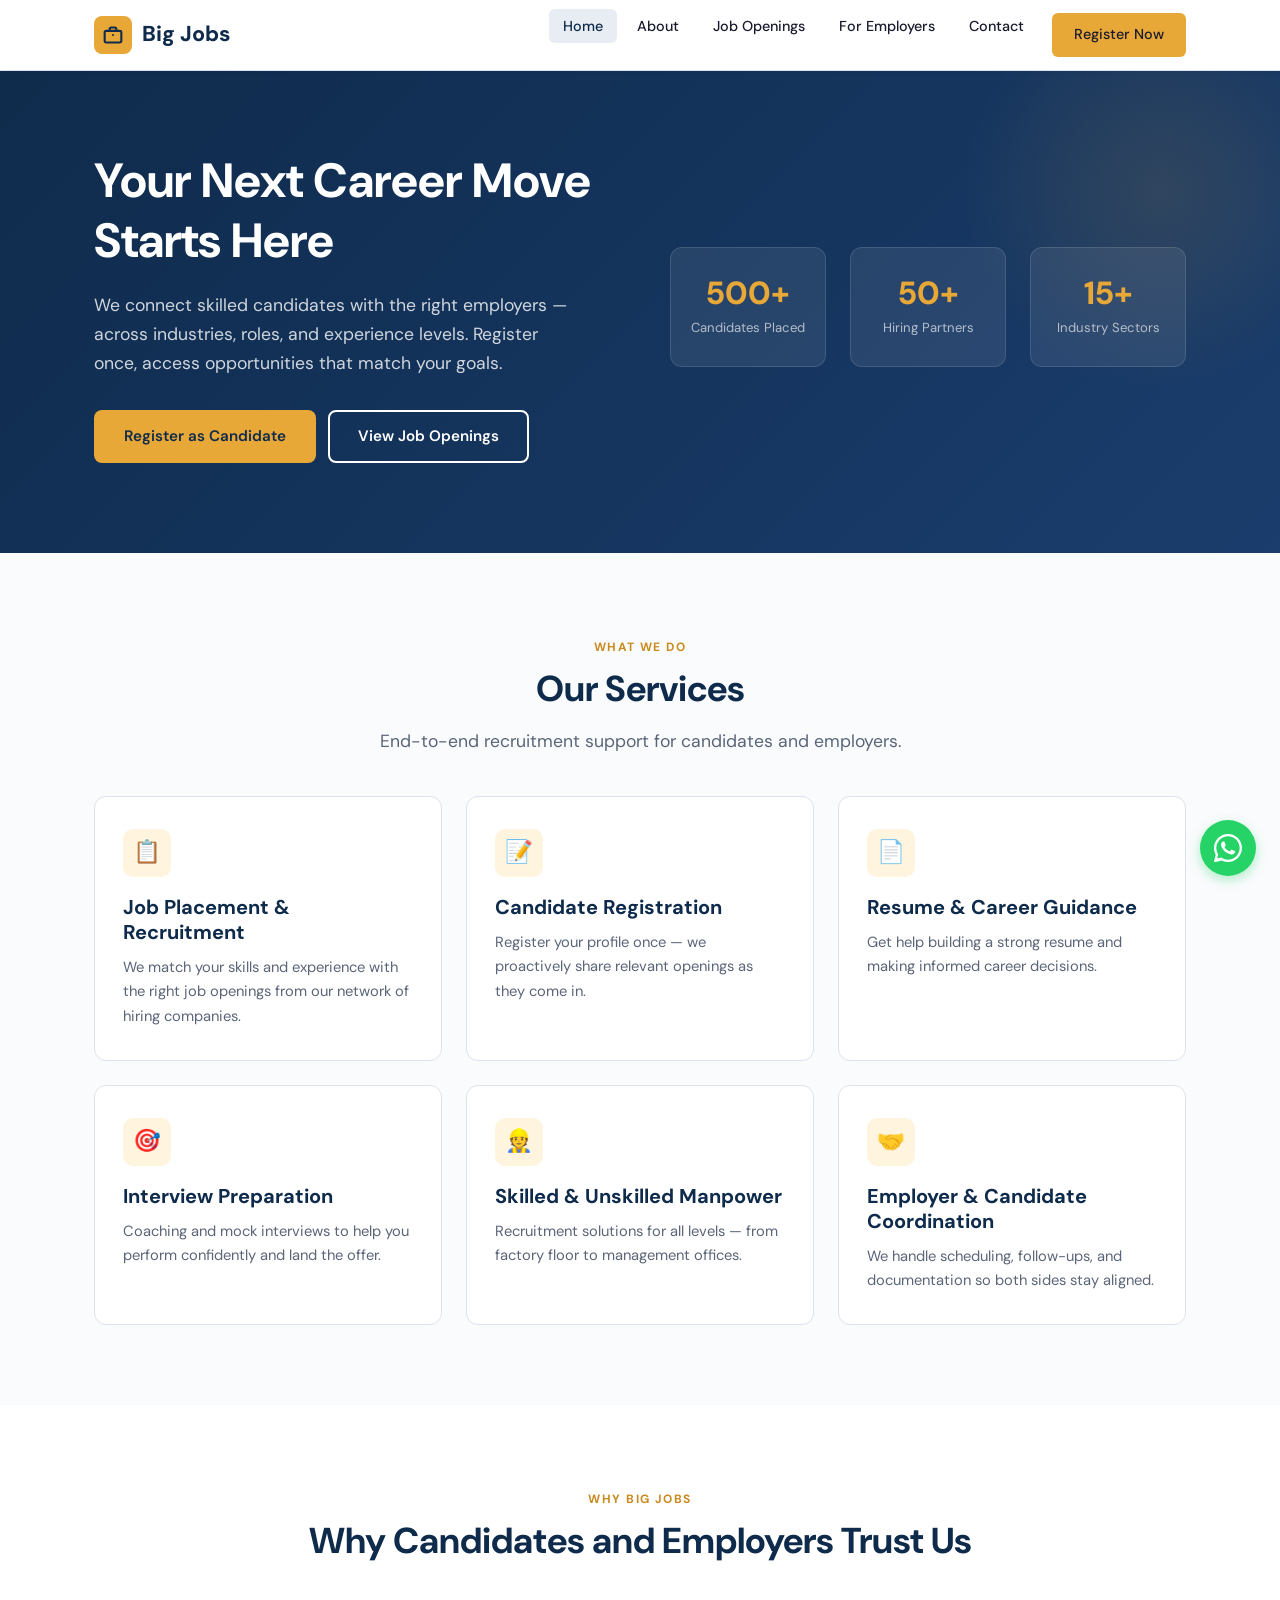
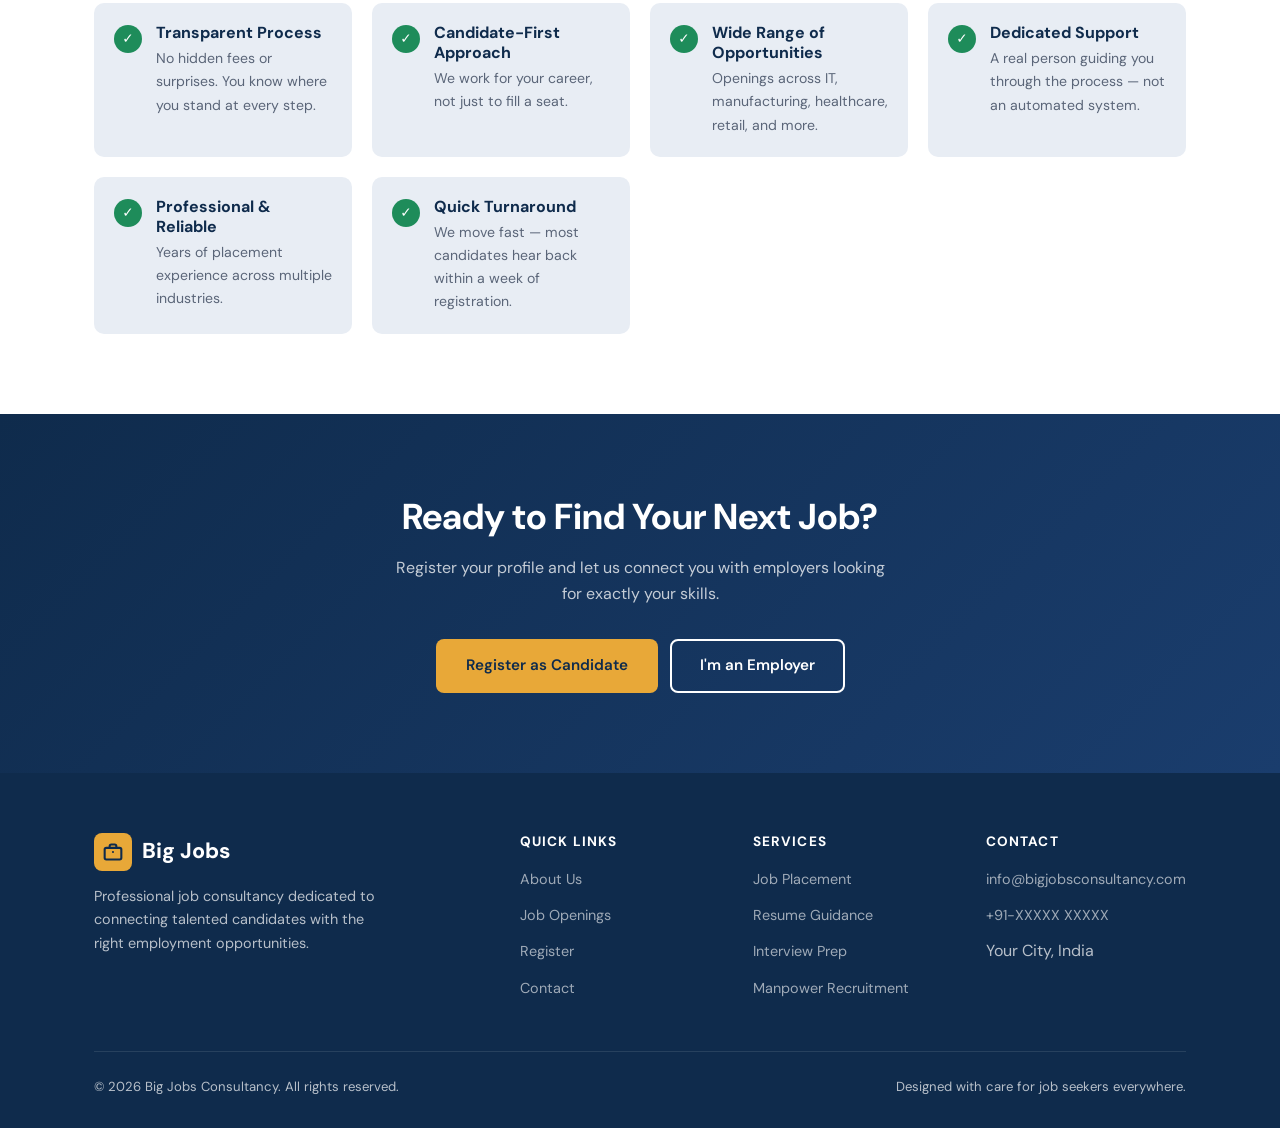
==== index.html @ 30a85522 "Add files via upload" ====
<!DOCTYPE html>
<html lang="en">
<head>
  <meta charset="UTF-8">
  <meta name="viewport" content="width=device-width, initial-scale=1.0">
  <title>Big Jobs Consultancy — Connecting Talent with Opportunity</title>
  <meta name="description" content="Professional job consultancy providing recruitment, placement, and career guidance services across India. Register today to find your next opportunity.">
  <link rel="preconnect" href="https://fonts.googleapis.com">
  <link href="https://fonts.googleapis.com/css2?family=DM+Sans:ital,opsz,wght@0,9..40,400;0,9..40,500;0,9..40,600;0,9..40,700;0,9..40,800;1,9..40,400&display=swap" rel="stylesheet">
  <link rel="stylesheet" href="css/style.css">
</head>
<body>

<!-- ===== Header ===== -->
<header class="site-header">
  <div class="container nav-wrap">
    <a href="index.html" class="logo">
      <span class="logo-icon"><svg width="20" height="20" viewBox="0 0 24 24" fill="none" stroke="currentColor" stroke-width="2.5" stroke-linecap="round" stroke-linejoin="round"><rect x="2" y="7" width="20" height="14" rx="2"/><path d="M16 7V5a2 2 0 0 0-2-2h-4a2 2 0 0 0-2 2v2"/><line x1="12" y1="12" x2="12" y2="12.01"/></svg></span>
      Big Jobs
    </a>
    <button class="nav-toggle" aria-label="Menu" onclick="document.querySelector('.nav-links').classList.toggle('open')">
      <span></span><span></span><span></span>
    </button>
    <ul class="nav-links">
      <li><a href="index.html" class="active">Home</a></li>
      <li><a href="pages/about.html">About</a></li>
      <li><a href="pages/jobs.html">Job Openings</a></li>
      <li><a href="pages/employers.html">For Employers</a></li>
      <li><a href="pages/contact.html">Contact</a></li>
      <li class="nav-cta"><a href="pages/register.html" class="btn btn-primary" style="padding:8px 20px;">Register Now</a></li>
    </ul>
  </div>
</header>

<!-- ===== Hero ===== -->
<section class="hero">
  <div class="container hero-grid">
    <div>
      <h1>Your Next Career Move Starts Here</h1>
      <p>We connect skilled candidates with the right employers — across industries, roles, and experience levels. Register once, access opportunities that match your goals.</p>
      <div class="hero-actions">
        <a href="pages/register.html" class="btn btn-primary">Register as Candidate</a>
        <a href="pages/jobs.html" class="btn btn-outline">View Job Openings</a>
      </div>
    </div>
    <div class="hero-stats">
      <div class="stat-card">
        <span class="num">500+</span>
        <span class="label">Candidates Placed</span>
      </div>
      <div class="stat-card">
        <span class="num">50+</span>
        <span class="label">Hiring Partners</span>
      </div>
      <div class="stat-card">
        <span class="num">15+</span>
        <span class="label">Industry Sectors</span>
      </div>
    </div>
  </div>
</section>

<!-- ===== Services ===== -->
<section class="section">
  <div class="container">
    <div class="text-center">
      <span class="section-label">What We Do</span>
      <h2 class="section-title">Our Services</h2>
      <p class="section-subtitle mx-auto">End-to-end recruitment support for candidates and employers.</p>
    </div>
    <div class="services-grid">
      <div class="service-card">
        <div class="service-icon">📋</div>
        <h3>Job Placement &amp; Recruitment</h3>
        <p>We match your skills and experience with the right job openings from our network of hiring companies.</p>
      </div>
      <div class="service-card">
        <div class="service-icon">📝</div>
        <h3>Candidate Registration</h3>
        <p>Register your profile once — we proactively share relevant openings as they come in.</p>
      </div>
      <div class="service-card">
        <div class="service-icon">📄</div>
        <h3>Resume &amp; Career Guidance</h3>
        <p>Get help building a strong resume and making informed career decisions.</p>
      </div>
      <div class="service-card">
        <div class="service-icon">🎯</div>
        <h3>Interview Preparation</h3>
        <p>Coaching and mock interviews to help you perform confidently and land the offer.</p>
      </div>
      <div class="service-card">
        <div class="service-icon">👷</div>
        <h3>Skilled &amp; Unskilled Manpower</h3>
        <p>Recruitment solutions for all levels — from factory floor to management offices.</p>
      </div>
      <div class="service-card">
        <div class="service-icon">🤝</div>
        <h3>Employer &amp; Candidate Coordination</h3>
        <p>We handle scheduling, follow-ups, and documentation so both sides stay aligned.</p>
      </div>
    </div>
  </div>
</section>

<!-- ===== Why Choose Us ===== -->
<section class="section section-alt">
  <div class="container">
    <div class="text-center">
      <span class="section-label">Why Big Jobs</span>
      <h2 class="section-title">Why Candidates and Employers Trust Us</h2>
    </div>
    <div class="reasons-grid">
      <div class="reason-item">
        <span class="reason-check">✓</span>
        <div>
          <h4>Transparent Process</h4>
          <p>No hidden fees or surprises. You know where you stand at every step.</p>
        </div>
      </div>
      <div class="reason-item">
        <span class="reason-check">✓</span>
        <div>
          <h4>Candidate-First Approach</h4>
          <p>We work for your career, not just to fill a seat.</p>
        </div>
      </div>
      <div class="reason-item">
        <span class="reason-check">✓</span>
        <div>
          <h4>Wide Range of Opportunities</h4>
          <p>Openings across IT, manufacturing, healthcare, retail, and more.</p>
        </div>
      </div>
      <div class="reason-item">
        <span class="reason-check">✓</span>
        <div>
          <h4>Dedicated Support</h4>
          <p>A real person guiding you through the process — not an automated system.</p>
        </div>
      </div>
      <div class="reason-item">
        <span class="reason-check">✓</span>
        <div>
          <h4>Professional &amp; Reliable</h4>
          <p>Years of placement experience across multiple industries.</p>
        </div>
      </div>
      <div class="reason-item">
        <span class="reason-check">✓</span>
        <div>
          <h4>Quick Turnaround</h4>
          <p>We move fast — most candidates hear back within a week of registration.</p>
        </div>
      </div>
    </div>
  </div>
</section>

<!-- ===== CTA ===== -->
<section class="section" style="background: linear-gradient(135deg, var(--navy) 0%, var(--navy-mid) 100%); color: white; text-align: center;">
  <div class="container">
    <h2 style="color: white; margin-bottom: 16px;">Ready to Find Your Next Job?</h2>
    <p style="color: rgba(255,255,255,0.75); max-width: 500px; margin: 0 auto 32px;">Register your profile and let us connect you with employers looking for exactly your skills.</p>
    <div style="display:flex; gap:12px; justify-content:center; flex-wrap:wrap;">
      <a href="pages/register.html" class="btn btn-primary">Register as Candidate</a>
      <a href="pages/employers.html" class="btn btn-outline">I'm an Employer</a>
    </div>
  </div>
</section>

<!-- ===== Footer ===== -->
<footer class="site-footer">
  <div class="container">
    <div class="footer-grid">
      <div class="footer-brand">
        <a href="index.html" class="logo">
          <span class="logo-icon"><svg width="20" height="20" viewBox="0 0 24 24" fill="none" stroke="currentColor" stroke-width="2.5" stroke-linecap="round" stroke-linejoin="round"><rect x="2" y="7" width="20" height="14" rx="2"/><path d="M16 7V5a2 2 0 0 0-2-2h-4a2 2 0 0 0-2 2v2"/><line x1="12" y1="12" x2="12" y2="12.01"/></svg></span>
          Big Jobs
        </a>
        <p>Professional job consultancy dedicated to connecting talented candidates with the right employment opportunities.</p>
      </div>
      <div class="footer-col">
        <h4>Quick Links</h4>
        <ul>
          <li><a href="pages/about.html">About Us</a></li>
          <li><a href="pages/jobs.html">Job Openings</a></li>
          <li><a href="pages/register.html">Register</a></li>
          <li><a href="pages/contact.html">Contact</a></li>
        </ul>
      </div>
      <div class="footer-col">
        <h4>Services</h4>
        <ul>
          <li><a href="#">Job Placement</a></li>
          <li><a href="#">Resume Guidance</a></li>
          <li><a href="#">Interview Prep</a></li>
          <li><a href="#">Manpower Recruitment</a></li>
        </ul>
      </div>
      <div class="footer-col">
        <h4>Contact</h4>
        <ul>
          <li><a href="mailto:info@bigjobsconsultancy.com">info@bigjobsconsultancy.com</a></li>
          <li><a href="tel:+91XXXXXXXXXX">+91-XXXXX XXXXX</a></li>
          <li>Your City, India</li>
        </ul>
      </div>
    </div>
    <div class="footer-bottom">
      <span>&copy; 2026 Big Jobs Consultancy. All rights reserved.</span>
      <span>Designed with care for job seekers everywhere.</span>
    </div>
  </div>
</footer>

<!-- WhatsApp Float -->
<a href="https://wa.me/91XXXXXXXXXX?text=Hi%2C%20I%20found%20your%20website%20and%20would%20like%20to%20know%20more%20about%20job%20opportunities." class="whatsapp-float" target="_blank" rel="noopener" aria-label="Chat on WhatsApp">
  <svg viewBox="0 0 24 24"><path d="M17.472 14.382c-.297-.149-1.758-.867-2.03-.967-.273-.099-.471-.148-.67.15-.197.297-.767.966-.94 1.164-.173.199-.347.223-.644.075-.297-.15-1.255-.463-2.39-1.475-.883-.788-1.48-1.761-1.653-2.059-.173-.297-.018-.458.13-.606.134-.133.298-.347.446-.52.149-.174.198-.298.298-.497.099-.198.05-.371-.025-.52-.075-.149-.669-1.612-.916-2.207-.242-.579-.487-.5-.669-.51-.173-.008-.371-.01-.57-.01-.198 0-.52.074-.792.372-.272.297-1.04 1.016-1.04 2.479 0 1.462 1.065 2.875 1.213 3.074.149.198 2.096 3.2 5.077 4.487.709.306 1.262.489 1.694.625.712.227 1.36.195 1.871.118.571-.085 1.758-.719 2.006-1.413.248-.694.248-1.289.173-1.413-.074-.124-.272-.198-.57-.347z"/><path d="M12 0C5.373 0 0 5.373 0 12c0 2.088.534 4.052 1.475 5.765L.058 23.611a.5.5 0 00.609.609l5.846-1.417A11.94 11.94 0 0012 24c6.627 0 12-5.373 12-12S18.627 0 12 0zm0 22a9.94 9.94 0 01-5.39-1.584l-.386-.233-3.466.84.84-3.466-.233-.386A9.94 9.94 0 012 12C2 6.477 6.477 2 12 2s10 4.477 10 10-4.477 10-10 10z"/></svg>
</a>

</body>
</html>
---- css/style.css ----
/* ===== Big Jobs Consultancy — Global Styles ===== */

/* --- Reset & Base --- */
*, *::before, *::after { box-sizing: border-box; margin: 0; padding: 0; }

:root {
  --navy:      #0F2B4C;
  --navy-mid:  #1A3D6D;
  --navy-light:#E8EDF4;
  --amber:     #E8A838;
  --amber-dark:#C98B1E;
  --amber-light:#FFF4DE;
  --text:      #1A1A2E;
  --text-muted:#5A6578;
  --bg:        #FAFBFD;
  --white:     #FFFFFF;
  --green:     #1E8C5A;
  --red:       #D14343;
  --border:    #DDE3ED;
  --radius:    8px;
  --shadow-sm: 0 1px 3px rgba(15,43,76,0.08);
  --shadow-md: 0 4px 16px rgba(15,43,76,0.10);
  --shadow-lg: 0 8px 32px rgba(15,43,76,0.12);
  --max-w:     1140px;
  --font:      'DM Sans', system-ui, -apple-system, sans-serif;
}

html { scroll-behavior: smooth; }

body {
  font-family: var(--font);
  color: var(--text);
  background: var(--bg);
  line-height: 1.65;
  font-size: 16px;
  -webkit-font-smoothing: antialiased;
}

a { color: var(--navy-mid); text-decoration: none; transition: color .2s; }
a:hover { color: var(--amber-dark); }

img { max-width: 100%; display: block; }

.container { max-width: var(--max-w); margin: 0 auto; padding: 0 24px; }

/* --- Typography --- */
h1, h2, h3, h4 { font-weight: 700; line-height: 1.25; color: var(--navy); }
h1 { font-size: clamp(2rem, 5vw, 3rem); }
h2 { font-size: clamp(1.5rem, 3.5vw, 2.25rem); }
h3 { font-size: 1.25rem; }
p  { margin-bottom: 1rem; }

.section-label {
  display: inline-block;
  font-size: .75rem;
  font-weight: 700;
  letter-spacing: .12em;
  text-transform: uppercase;
  color: var(--amber-dark);
  margin-bottom: 8px;
}

.section-title { margin-bottom: 16px; }
.section-subtitle { color: var(--text-muted); font-size: 1.1rem; max-width: 600px; }

/* --- Buttons --- */
.btn {
  display: inline-flex; align-items: center; gap: 8px;
  padding: 12px 28px;
  border-radius: var(--radius);
  font-family: var(--font);
  font-size: .95rem;
  font-weight: 600;
  cursor: pointer;
  border: 2px solid transparent;
  transition: all .2s ease;
}

.btn-primary {
  background: var(--amber);
  color: var(--navy);
}
.btn-primary:hover { background: var(--amber-dark); color: var(--white); }

.btn-outline {
  background: transparent;
  border-color: var(--white);
  color: var(--white);
}
.btn-outline:hover { background: var(--white); color: var(--navy); }

.btn-navy {
  background: var(--navy);
  color: var(--white);
}
.btn-navy:hover { background: var(--navy-mid); }

/* --- Header / Nav --- */
.site-header {
  position: sticky; top: 0; z-index: 100;
  background: var(--white);
  border-bottom: 1px solid var(--border);
  box-shadow: var(--shadow-sm);
}

.nav-wrap {
  display: flex; align-items: center; justify-content: space-between;
  height: 70px;
}

.logo {
  display: flex; align-items: center; gap: 10px;
  font-size: 1.35rem; font-weight: 800; color: var(--navy);
}

.logo-icon {
  width: 38px; height: 38px;
  background: var(--amber);
  border-radius: 8px;
  display: flex; align-items: center; justify-content: center;
  font-weight: 900; font-size: 1.1rem; color: var(--navy);
}

.nav-links { display: flex; gap: 6px; list-style: none; }
.nav-links a {
  padding: 8px 14px;
  border-radius: 6px;
  font-size: .9rem;
  font-weight: 500;
  color: var(--text);
  transition: background .2s, color .2s;
}
.nav-links a:hover,
.nav-links a.active {
  background: var(--navy-light);
  color: var(--navy);
}

.nav-cta { margin-left: 8px; }

/* Mobile nav */
.nav-toggle {
  display: none;
  background: none; border: none; cursor: pointer;
  width: 32px; height: 32px; position: relative;
}
.nav-toggle span {
  display: block; width: 24px; height: 2px;
  background: var(--navy); border-radius: 2px;
  position: absolute; left: 4px;
  transition: all .25s ease;
}
.nav-toggle span:nth-child(1) { top: 8px; }
.nav-toggle span:nth-child(2) { top: 15px; }
.nav-toggle span:nth-child(3) { top: 22px; }

@media (max-width: 768px) {
  .nav-toggle { display: block; }
  .nav-links {
    display: none;
    position: absolute; top: 70px; left: 0; right: 0;
    background: var(--white);
    flex-direction: column;
    padding: 16px 24px;
    border-bottom: 1px solid var(--border);
    box-shadow: var(--shadow-md);
  }
  .nav-links.open { display: flex; }
  .nav-cta { margin-left: 0; margin-top: 8px; }
}

/* --- Hero --- */
.hero {
  background: linear-gradient(135deg, var(--navy) 0%, var(--navy-mid) 100%);
  color: var(--white);
  padding: 80px 0 90px;
  position: relative;
  overflow: hidden;
}

.hero::after {
  content: '';
  position: absolute; right: -80px; top: -80px;
  width: 400px; height: 400px;
  background: radial-gradient(circle, rgba(232,168,56,0.12) 0%, transparent 70%);
  border-radius: 50%;
}

.hero-grid {
  display: grid;
  grid-template-columns: 1fr 1fr;
  gap: 60px;
  align-items: center;
}

.hero h1 { color: var(--white); margin-bottom: 20px; }
.hero p { color: rgba(255,255,255,0.8); font-size: 1.1rem; margin-bottom: 32px; max-width: 480px; }

.hero-actions { display: flex; gap: 12px; flex-wrap: wrap; }

.hero-stats {
  display: grid;
  grid-template-columns: repeat(3, 1fr);
  gap: 24px;
}

.stat-card {
  background: rgba(255,255,255,0.08);
  border: 1px solid rgba(255,255,255,0.12);
  border-radius: 12px;
  padding: 28px 20px;
  text-align: center;
}

.stat-card .num {
  display: block;
  font-size: 2rem;
  font-weight: 800;
  color: var(--amber);
  line-height: 1.1;
}

.stat-card .label {
  display: block;
  font-size: .82rem;
  color: rgba(255,255,255,0.65);
  margin-top: 6px;
}

@media (max-width: 768px) {
  .hero { padding: 50px 0 60px; }
  .hero-grid { grid-template-columns: 1fr; gap: 40px; }
  .hero-stats { grid-template-columns: repeat(3, 1fr); gap: 12px; }
  .stat-card { padding: 18px 12px; }
  .stat-card .num { font-size: 1.5rem; }
}

/* --- Section spacing --- */
.section { padding: 80px 0; }
.section-alt { background: var(--white); }

@media (max-width: 768px) {
  .section { padding: 50px 0; }
}

/* --- Services Grid --- */
.services-grid {
  display: grid;
  grid-template-columns: repeat(auto-fit, minmax(300px, 1fr));
  gap: 24px;
  margin-top: 40px;
}

.service-card {
  background: var(--white);
  border: 1px solid var(--border);
  border-radius: 12px;
  padding: 32px 28px;
  transition: box-shadow .25s, transform .2s;
}
.service-card:hover {
  box-shadow: var(--shadow-md);
  transform: translateY(-2px);
}

.service-icon {
  width: 48px; height: 48px;
  background: var(--amber-light);
  border-radius: 10px;
  display: flex; align-items: center; justify-content: center;
  font-size: 1.4rem;
  margin-bottom: 18px;
}

.service-card h3 { margin-bottom: 10px; }
.service-card p { color: var(--text-muted); font-size: .92rem; margin-bottom: 0; }

/* --- Why Choose Us --- */
.reasons-grid {
  display: grid;
  grid-template-columns: repeat(auto-fit, minmax(240px, 1fr));
  gap: 20px;
  margin-top: 40px;
}

.reason-item {
  display: flex; gap: 14px; align-items: flex-start;
  padding: 20px;
  background: var(--navy-light);
  border-radius: 10px;
}

.reason-check {
  flex-shrink: 0;
  width: 28px; height: 28px;
  background: var(--green);
  border-radius: 50%;
  display: flex; align-items: center; justify-content: center;
  color: var(--white);
  font-size: .85rem;
  font-weight: 700;
  margin-top: 2px;
}

.reason-item h4 { font-size: 1rem; margin-bottom: 4px; }
.reason-item p { color: var(--text-muted); font-size: .88rem; margin-bottom: 0; }

/* --- Job Listings --- */
.jobs-toolbar {
  display: flex; gap: 12px; margin-bottom: 24px; flex-wrap: wrap;
}

.jobs-toolbar input,
.jobs-toolbar select {
  padding: 10px 16px;
  border: 1px solid var(--border);
  border-radius: var(--radius);
  font-family: var(--font);
  font-size: .9rem;
  background: var(--white);
  outline: none;
  transition: border-color .2s;
}
.jobs-toolbar input:focus,
.jobs-toolbar select:focus { border-color: var(--navy-mid); }

.jobs-toolbar input { flex: 1; min-width: 200px; }

.jobs-list { display: grid; gap: 16px; }

.job-card {
  background: var(--white);
  border: 1px solid var(--border);
  border-radius: 12px;
  padding: 24px 28px;
  display: grid;
  grid-template-columns: 1fr auto;
  gap: 16px;
  align-items: center;
  transition: box-shadow .2s;
}
.job-card:hover { box-shadow: var(--shadow-md); }

.job-title { font-size: 1.1rem; font-weight: 700; color: var(--navy); margin-bottom: 6px; }

.job-meta {
  display: flex; gap: 16px; flex-wrap: wrap;
  font-size: .85rem; color: var(--text-muted);
}

.job-meta span { display: inline-flex; align-items: center; gap: 5px; }

.job-tag {
  display: inline-block;
  padding: 3px 10px;
  background: var(--amber-light);
  color: var(--amber-dark);
  border-radius: 20px;
  font-size: .75rem;
  font-weight: 600;
  margin-top: 8px;
}

.jobs-empty {
  text-align: center; padding: 60px 20px;
  color: var(--text-muted);
}

.jobs-loading {
  text-align: center; padding: 60px 20px;
  color: var(--text-muted);
}

@media (max-width: 768px) {
  .job-card { grid-template-columns: 1fr; }
}

/* --- Registration Form --- */
.form-card {
  background: var(--white);
  border: 1px solid var(--border);
  border-radius: 16px;
  padding: 40px;
  max-width: 680px;
  margin: 0 auto;
  box-shadow: var(--shadow-sm);
}

.form-grid {
  display: grid;
  grid-template-columns: 1fr 1fr;
  gap: 20px;
}

.form-group { display: flex; flex-direction: column; gap: 6px; }
.form-group.full { grid-column: 1 / -1; }

.form-group label {
  font-size: .85rem;
  font-weight: 600;
  color: var(--navy);
}

.form-group input,
.form-group select,
.form-group textarea {
  padding: 11px 14px;
  border: 1px solid var(--border);
  border-radius: var(--radius);
  font-family: var(--font);
  font-size: .92rem;
  outline: none;
  transition: border-color .2s, box-shadow .2s;
  background: var(--bg);
}
.form-group input:focus,
.form-group select:focus,
.form-group textarea:focus {
  border-color: var(--navy-mid);
  box-shadow: 0 0 0 3px rgba(26,61,109,0.08);
  background: var(--white);
}

.form-group textarea { resize: vertical; min-height: 100px; }

.file-upload {
  border: 2px dashed var(--border);
  border-radius: var(--radius);
  padding: 28px;
  text-align: center;
  cursor: pointer;
  transition: border-color .2s, background .2s;
  background: var(--bg);
}
.file-upload:hover { border-color: var(--navy-mid); background: var(--white); }
.file-upload input { display: none; }
.file-upload .upload-label {
  font-size: .9rem; color: var(--text-muted);
}
.file-upload .upload-label strong { color: var(--navy-mid); }

.form-submit {
  margin-top: 24px;
  display: flex; justify-content: center;
}

.form-msg {
  text-align: center;
  margin-top: 16px;
  padding: 12px;
  border-radius: var(--radius);
  font-size: .9rem;
  display: none;
}
.form-msg.success { display: block; background: #E8F5EC; color: var(--green); }
.form-msg.error { display: block; background: #FDECEC; color: var(--red); }

@media (max-width: 768px) {
  .form-card { padding: 24px; }
  .form-grid { grid-template-columns: 1fr; }
}

/* --- Contact --- */
.contact-grid {
  display: grid;
  grid-template-columns: 1fr 1fr;
  gap: 40px;
  margin-top: 40px;
}

.contact-info { display: flex; flex-direction: column; gap: 24px; }

.contact-item {
  display: flex; gap: 14px; align-items: flex-start;
}

.contact-icon {
  width: 44px; height: 44px;
  background: var(--amber-light);
  border-radius: 10px;
  display: flex; align-items: center; justify-content: center;
  flex-shrink: 0;
  font-size: 1.1rem;
}

.contact-item h4 { font-size: .95rem; margin-bottom: 2px; }
.contact-item p { color: var(--text-muted); font-size: .9rem; margin-bottom: 0; }
.contact-item a { color: var(--navy-mid); font-weight: 500; }

@media (max-width: 768px) {
  .contact-grid { grid-template-columns: 1fr; }
}

/* --- Footer --- */
.site-footer {
  background: var(--navy);
  color: rgba(255,255,255,0.7);
  padding: 60px 0 30px;
}

.footer-grid {
  display: grid;
  grid-template-columns: 2fr 1fr 1fr 1fr;
  gap: 40px;
  margin-bottom: 40px;
}

.footer-brand .logo { color: var(--white); margin-bottom: 14px; }
.footer-brand p { font-size: .9rem; max-width: 300px; }

.footer-col h4 {
  color: var(--white);
  font-size: .85rem;
  text-transform: uppercase;
  letter-spacing: .08em;
  margin-bottom: 16px;
}

.footer-col ul { list-style: none; }
.footer-col li { margin-bottom: 10px; }
.footer-col a { color: rgba(255,255,255,0.6); font-size: .9rem; }
.footer-col a:hover { color: var(--amber); }

.footer-bottom {
  border-top: 1px solid rgba(255,255,255,0.1);
  padding-top: 24px;
  display: flex; justify-content: space-between; align-items: center;
  font-size: .82rem;
}

@media (max-width: 768px) {
  .footer-grid { grid-template-columns: 1fr 1fr; gap: 30px; }
  .footer-bottom { flex-direction: column; gap: 8px; }
}

/* --- WhatsApp Float --- */
.whatsapp-float {
  position: fixed; bottom: 24px; right: 24px;
  width: 56px; height: 56px;
  background: #25D366;
  border-radius: 50%;
  display: flex; align-items: center; justify-content: center;
  box-shadow: 0 4px 12px rgba(37,211,102,0.35);
  z-index: 90;
  transition: transform .2s;
}
.whatsapp-float:hover { transform: scale(1.08); }
.whatsapp-float svg { width: 28px; height: 28px; fill: white; }

/* --- Utilities --- */
.text-center { text-align: center; }
.mt-20 { margin-top: 20px; }
.mt-40 { margin-top: 40px; }
.mx-auto { margin-left: auto; margin-right: auto; }
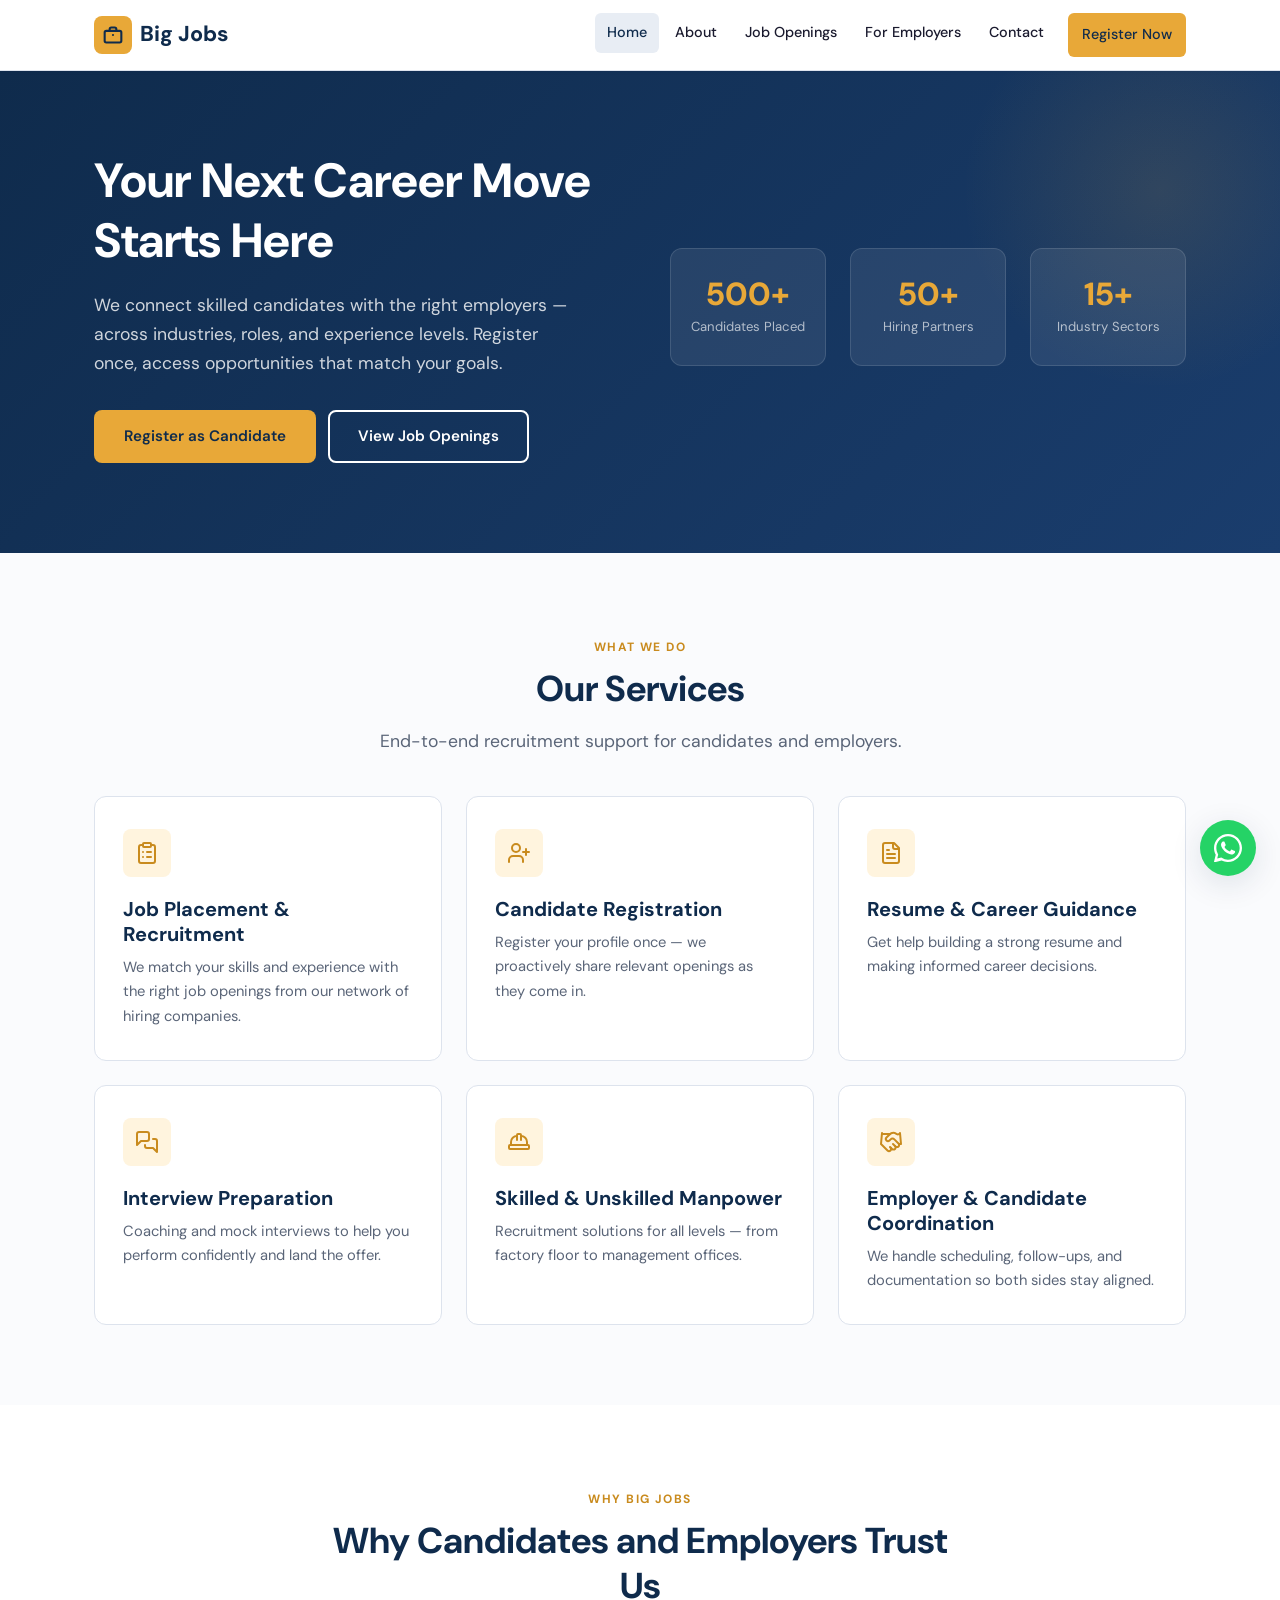
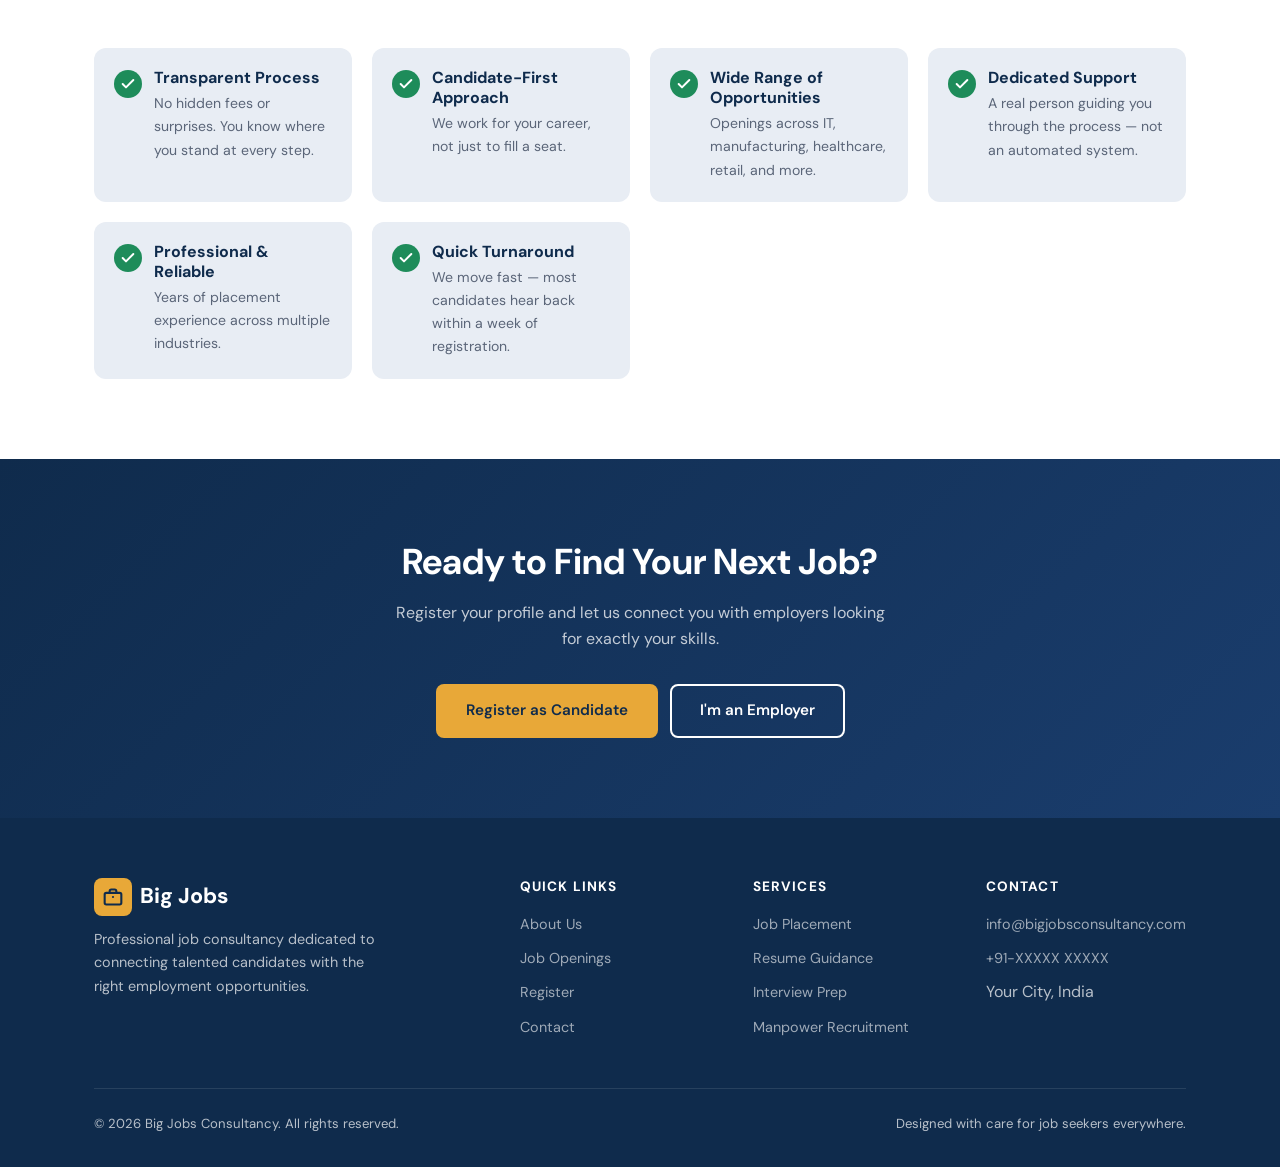
==== commit 6c3ea077: "Replace emoji icons with SVG set and tokenize the stylesheet The site read as a generic template. Tw" ====
--- a/index.html
+++ b/index.html
@@ -5,7 +5,22 @@
   <meta name="viewport" content="width=device-width, initial-scale=1.0">
   <title>Big Jobs Consultancy — Connecting Talent with Opportunity</title>
   <meta name="description" content="Professional job consultancy providing recruitment, placement, and career guidance services across India. Register today to find your next opportunity.">
+  <link rel="canonical" href="https://bigjobsconsultancy.in/">
+  <meta name="theme-color" content="#0F2B4C">
+  <link rel="icon" href="favicon.svg" type="image/svg+xml">
+
+  <meta property="og:type" content="website">
+  <meta property="og:site_name" content="Big Jobs Consultancy">
+  <meta property="og:title" content="Big Jobs Consultancy — Connecting Talent with Opportunity">
+  <meta property="og:description" content="Professional job consultancy providing recruitment, placement, and career guidance services across India. Register today to find your next opportunity.">
+  <meta property="og:url" content="https://bigjobsconsultancy.in/">
+  <meta property="og:image" content="https://bigjobsconsultancy.in/og-image.jpg">
+  <meta property="og:image:width" content="1200">
+  <meta property="og:image:height" content="630">
+  <meta name="twitter:card" content="summary_large_image">
+
   <link rel="preconnect" href="https://fonts.googleapis.com">
+  <link rel="preconnect" href="https://fonts.gstatic.com" crossorigin>
   <link href="https://fonts.googleapis.com/css2?family=DM+Sans:ital,opsz,wght@0,9..40,400;0,9..40,500;0,9..40,600;0,9..40,700;0,9..40,800;1,9..40,400&display=swap" rel="stylesheet">
   <link rel="stylesheet" href="css/style.css">
 </head>
@@ -15,7 +30,7 @@
 <header class="site-header">
   <div class="container nav-wrap">
     <a href="index.html" class="logo">
-      <span class="logo-icon"><svg width="20" height="20" viewBox="0 0 24 24" fill="none" stroke="currentColor" stroke-width="2.5" stroke-linecap="round" stroke-linejoin="round"><rect x="2" y="7" width="20" height="14" rx="2"/><path d="M16 7V5a2 2 0 0 0-2-2h-4a2 2 0 0 0-2 2v2"/><line x1="12" y1="12" x2="12" y2="12.01"/></svg></span>
+      <span class="logo-icon"><svg class="icon" viewBox="0 0 24 24" aria-hidden="true"><rect x="2" y="7" width="20" height="14" rx="2"/><path d="M16 7V5a2 2 0 0 0-2-2h-4a2 2 0 0 0-2 2v2"/><path d="M12 12h.01"/></svg></span>
       Big Jobs
     </a>
     <button class="nav-toggle" aria-label="Menu" onclick="document.querySelector('.nav-links').classList.toggle('open')">
@@ -27,7 +42,7 @@
       <li><a href="pages/jobs.html">Job Openings</a></li>
       <li><a href="pages/employers.html">For Employers</a></li>
       <li><a href="pages/contact.html">Contact</a></li>
-      <li class="nav-cta"><a href="pages/register.html" class="btn btn-primary" style="padding:8px 20px;">Register Now</a></li>
+      <li class="nav-cta"><a href="pages/register.html" class="btn btn-primary btn-sm">Register Now</a></li>
     </ul>
   </div>
 </header>
@@ -38,7 +53,7 @@
     <div>
       <h1>Your Next Career Move Starts Here</h1>
       <p>We connect skilled candidates with the right employers — across industries, roles, and experience levels. Register once, access opportunities that match your goals.</p>
-      <div class="hero-actions">
+      <div class="btn-group">
         <a href="pages/register.html" class="btn btn-primary">Register as Candidate</a>
         <a href="pages/jobs.html" class="btn btn-outline">View Job Openings</a>
       </div>
@@ -63,39 +78,51 @@
 <!-- ===== Services ===== -->
 <section class="section">
   <div class="container">
-    <div class="text-center">
+    <div class="section-head">
       <span class="section-label">What We Do</span>
       <h2 class="section-title">Our Services</h2>
-      <p class="section-subtitle mx-auto">End-to-end recruitment support for candidates and employers.</p>
+      <p class="section-subtitle">End-to-end recruitment support for candidates and employers.</p>
     </div>
     <div class="services-grid">
       <div class="service-card">
-        <div class="service-icon">📋</div>
+        <div class="service-icon">
+          <svg class="icon icon-lg" viewBox="0 0 24 24" aria-hidden="true"><rect x="8" y="2" width="8" height="4" rx="1"/><path d="M16 4h2a2 2 0 0 1 2 2v14a2 2 0 0 1-2 2H6a2 2 0 0 1-2-2V6a2 2 0 0 1 2-2h2"/><path d="M12 11h4"/><path d="M12 16h4"/><path d="M8 11h.01"/><path d="M8 16h.01"/></svg>
+        </div>
         <h3>Job Placement &amp; Recruitment</h3>
         <p>We match your skills and experience with the right job openings from our network of hiring companies.</p>
       </div>
       <div class="service-card">
-        <div class="service-icon">📝</div>
+        <div class="service-icon">
+          <svg class="icon icon-lg" viewBox="0 0 24 24" aria-hidden="true"><path d="M16 21v-2a4 4 0 0 0-4-4H6a4 4 0 0 0-4 4v2"/><circle cx="9" cy="7" r="4"/><path d="M19 8v6"/><path d="M22 11h-6"/></svg>
+        </div>
         <h3>Candidate Registration</h3>
         <p>Register your profile once — we proactively share relevant openings as they come in.</p>
       </div>
       <div class="service-card">
-        <div class="service-icon">📄</div>
+        <div class="service-icon">
+          <svg class="icon icon-lg" viewBox="0 0 24 24" aria-hidden="true"><path d="M15 2H6a2 2 0 0 0-2 2v16a2 2 0 0 0 2 2h12a2 2 0 0 0 2-2V7Z"/><path d="M14 2v4a2 2 0 0 0 2 2h4"/><path d="M16 13H8"/><path d="M16 17H8"/><path d="M10 9H8"/></svg>
+        </div>
         <h3>Resume &amp; Career Guidance</h3>
         <p>Get help building a strong resume and making informed career decisions.</p>
       </div>
       <div class="service-card">
-        <div class="service-icon">🎯</div>
+        <div class="service-icon">
+          <svg class="icon icon-lg" viewBox="0 0 24 24" aria-hidden="true"><path d="M14 9a2 2 0 0 1-2 2H6l-4 4V4a2 2 0 0 1 2-2h8a2 2 0 0 1 2 2z"/><path d="M18 9h2a2 2 0 0 1 2 2v11l-4-4h-6a2 2 0 0 1-2-2v-1"/></svg>
+        </div>
         <h3>Interview Preparation</h3>
         <p>Coaching and mock interviews to help you perform confidently and land the offer.</p>
       </div>
       <div class="service-card">
-        <div class="service-icon">👷</div>
+        <div class="service-icon">
+          <svg class="icon icon-lg" viewBox="0 0 24 24" aria-hidden="true"><path d="M2 18a1 1 0 0 0 1 1h18a1 1 0 0 0 1-1v-2a1 1 0 0 0-1-1H3a1 1 0 0 0-1 1z"/><path d="M10 10V5a1 1 0 0 1 1-1h2a1 1 0 0 1 1 1v5"/><path d="M4 15v-3a6 6 0 0 1 6-6"/><path d="M14 6a6 6 0 0 1 6 6v3"/></svg>
+        </div>
         <h3>Skilled &amp; Unskilled Manpower</h3>
         <p>Recruitment solutions for all levels — from factory floor to management offices.</p>
       </div>
       <div class="service-card">
-        <div class="service-icon">🤝</div>
+        <div class="service-icon">
+          <svg class="icon icon-lg" viewBox="0 0 24 24" aria-hidden="true"><path d="m11 17 2 2a1 1 0 1 0 3-3"/><path d="m14 14 2.5 2.5a1 1 0 1 0 3-3l-3.88-3.88a3 3 0 0 0-4.24 0l-.88.88a1 1 0 1 1-3-3l2.81-2.81a5.79 5.79 0 0 1 7.06-.87l.47.28a2 2 0 0 0 1.42.25L21 4"/><path d="m21 3 1 11h-2"/><path d="M3 3 2 14l6.5 6.5a1 1 0 1 0 3-3"/><path d="M3 4h8"/></svg>
+        </div>
         <h3>Employer &amp; Candidate Coordination</h3>
         <p>We handle scheduling, follow-ups, and documentation so both sides stay aligned.</p>
       </div>
@@ -106,48 +133,48 @@
 <!-- ===== Why Choose Us ===== -->
 <section class="section section-alt">
   <div class="container">
-    <div class="text-center">
+    <div class="section-head">
       <span class="section-label">Why Big Jobs</span>
       <h2 class="section-title">Why Candidates and Employers Trust Us</h2>
     </div>
     <div class="reasons-grid">
       <div class="reason-item">
-        <span class="reason-check">✓</span>
+        <span class="reason-check"><svg class="icon" viewBox="0 0 24 24" aria-hidden="true"><path d="M20 6 9 17l-5-5"/></svg></span>
         <div>
           <h4>Transparent Process</h4>
           <p>No hidden fees or surprises. You know where you stand at every step.</p>
         </div>
       </div>
       <div class="reason-item">
-        <span class="reason-check">✓</span>
+        <span class="reason-check"><svg class="icon" viewBox="0 0 24 24" aria-hidden="true"><path d="M20 6 9 17l-5-5"/></svg></span>
         <div>
           <h4>Candidate-First Approach</h4>
           <p>We work for your career, not just to fill a seat.</p>
         </div>
       </div>
       <div class="reason-item">
-        <span class="reason-check">✓</span>
+        <span class="reason-check"><svg class="icon" viewBox="0 0 24 24" aria-hidden="true"><path d="M20 6 9 17l-5-5"/></svg></span>
         <div>
           <h4>Wide Range of Opportunities</h4>
           <p>Openings across IT, manufacturing, healthcare, retail, and more.</p>
         </div>
       </div>
       <div class="reason-item">
-        <span class="reason-check">✓</span>
+        <span class="reason-check"><svg class="icon" viewBox="0 0 24 24" aria-hidden="true"><path d="M20 6 9 17l-5-5"/></svg></span>
         <div>
           <h4>Dedicated Support</h4>
           <p>A real person guiding you through the process — not an automated system.</p>
         </div>
       </div>
       <div class="reason-item">
-        <span class="reason-check">✓</span>
+        <span class="reason-check"><svg class="icon" viewBox="0 0 24 24" aria-hidden="true"><path d="M20 6 9 17l-5-5"/></svg></span>
         <div>
           <h4>Professional &amp; Reliable</h4>
           <p>Years of placement experience across multiple industries.</p>
         </div>
       </div>
       <div class="reason-item">
-        <span class="reason-check">✓</span>
+        <span class="reason-check"><svg class="icon" viewBox="0 0 24 24" aria-hidden="true"><path d="M20 6 9 17l-5-5"/></svg></span>
         <div>
           <h4>Quick Turnaround</h4>
           <p>We move fast — most candidates hear back within a week of registration.</p>
@@ -158,11 +185,11 @@
 </section>
 
 <!-- ===== CTA ===== -->
-<section class="section" style="background: linear-gradient(135deg, var(--navy) 0%, var(--navy-mid) 100%); color: white; text-align: center;">
-  <div class="container">
-    <h2 style="color: white; margin-bottom: 16px;">Ready to Find Your Next Job?</h2>
-    <p style="color: rgba(255,255,255,0.75); max-width: 500px; margin: 0 auto 32px;">Register your profile and let us connect you with employers looking for exactly your skills.</p>
-    <div style="display:flex; gap:12px; justify-content:center; flex-wrap:wrap;">
+<section class="section cta-band">
+  <div class="container">
+    <h2>Ready to Find Your Next Job?</h2>
+    <p>Register your profile and let us connect you with employers looking for exactly your skills.</p>
+    <div class="btn-group btn-group--center">
       <a href="pages/register.html" class="btn btn-primary">Register as Candidate</a>
       <a href="pages/employers.html" class="btn btn-outline">I'm an Employer</a>
     </div>
@@ -175,7 +202,7 @@
     <div class="footer-grid">
       <div class="footer-brand">
         <a href="index.html" class="logo">
-          <span class="logo-icon"><svg width="20" height="20" viewBox="0 0 24 24" fill="none" stroke="currentColor" stroke-width="2.5" stroke-linecap="round" stroke-linejoin="round"><rect x="2" y="7" width="20" height="14" rx="2"/><path d="M16 7V5a2 2 0 0 0-2-2h-4a2 2 0 0 0-2 2v2"/><line x1="12" y1="12" x2="12" y2="12.01"/></svg></span>
+          <span class="logo-icon"><svg class="icon" viewBox="0 0 24 24" aria-hidden="true"><rect x="2" y="7" width="20" height="14" rx="2"/><path d="M16 7V5a2 2 0 0 0-2-2h-4a2 2 0 0 0-2 2v2"/><path d="M12 12h.01"/></svg></span>
           Big Jobs
         </a>
         <p>Professional job consultancy dedicated to connecting talented candidates with the right employment opportunities.</p>
@@ -192,10 +219,10 @@
       <div class="footer-col">
         <h4>Services</h4>
         <ul>
-          <li><a href="#">Job Placement</a></li>
-          <li><a href="#">Resume Guidance</a></li>
-          <li><a href="#">Interview Prep</a></li>
-          <li><a href="#">Manpower Recruitment</a></li>
+          <li><a href="pages/jobs.html">Job Placement</a></li>
+          <li><a href="pages/about.html">Resume Guidance</a></li>
+          <li><a href="pages/about.html">Interview Prep</a></li>
+          <li><a href="pages/employers.html">Manpower Recruitment</a></li>
         </ul>
       </div>
       <div class="footer-col">
@@ -216,7 +243,7 @@
 
 <!-- WhatsApp Float -->
 <a href="https://wa.me/91XXXXXXXXXX?text=Hi%2C%20I%20found%20your%20website%20and%20would%20like%20to%20know%20more%20about%20job%20opportunities." class="whatsapp-float" target="_blank" rel="noopener" aria-label="Chat on WhatsApp">
-  <svg viewBox="0 0 24 24"><path d="M17.472 14.382c-.297-.149-1.758-.867-2.03-.967-.273-.099-.471-.148-.67.15-.197.297-.767.966-.94 1.164-.173.199-.347.223-.644.075-.297-.15-1.255-.463-2.39-1.475-.883-.788-1.48-1.761-1.653-2.059-.173-.297-.018-.458.13-.606.134-.133.298-.347.446-.52.149-.174.198-.298.298-.497.099-.198.05-.371-.025-.52-.075-.149-.669-1.612-.916-2.207-.242-.579-.487-.5-.669-.51-.173-.008-.371-.01-.57-.01-.198 0-.52.074-.792.372-.272.297-1.04 1.016-1.04 2.479 0 1.462 1.065 2.875 1.213 3.074.149.198 2.096 3.2 5.077 4.487.709.306 1.262.489 1.694.625.712.227 1.36.195 1.871.118.571-.085 1.758-.719 2.006-1.413.248-.694.248-1.289.173-1.413-.074-.124-.272-.198-.57-.347z"/><path d="M12 0C5.373 0 0 5.373 0 12c0 2.088.534 4.052 1.475 5.765L.058 23.611a.5.5 0 00.609.609l5.846-1.417A11.94 11.94 0 0012 24c6.627 0 12-5.373 12-12S18.627 0 12 0zm0 22a9.94 9.94 0 01-5.39-1.584l-.386-.233-3.466.84.84-3.466-.233-.386A9.94 9.94 0 012 12C2 6.477 6.477 2 12 2s10 4.477 10 10-4.477 10-10 10z"/></svg>
+  <svg viewBox="0 0 24 24" aria-hidden="true"><path d="M17.472 14.382c-.297-.149-1.758-.867-2.03-.967-.273-.099-.471-.148-.67.15-.197.297-.767.966-.94 1.164-.173.199-.347.223-.644.075-.297-.15-1.255-.463-2.39-1.475-.883-.788-1.48-1.761-1.653-2.059-.173-.297-.018-.458.13-.606.134-.133.298-.347.446-.52.149-.174.198-.298.298-.497.099-.198.05-.371-.025-.52-.075-.149-.669-1.612-.916-2.207-.242-.579-.487-.5-.669-.51-.173-.008-.371-.01-.57-.01-.198 0-.52.074-.792.372-.272.297-1.04 1.016-1.04 2.479 0 1.462 1.065 2.875 1.213 3.074.149.198 2.096 3.2 5.077 4.487.709.306 1.262.489 1.694.625.712.227 1.36.195 1.871.118.571-.085 1.758-.719 2.006-1.413.248-.694.248-1.289.173-1.413-.074-.124-.272-.198-.57-.347z"/><path d="M12 0C5.373 0 0 5.373 0 12c0 2.088.534 4.052 1.475 5.765L.058 23.611a.5.5 0 00.609.609l5.846-1.417A11.94 11.94 0 0012 24c6.627 0 12-5.373 12-12S18.627 0 12 0zm0 22a9.94 9.94 0 01-5.39-1.584l-.386-.233-3.466.84.84-3.466-.233-.386A9.94 9.94 0 012 12C2 6.477 6.477 2 12 2s10 4.477 10 10-4.477 10-10 10z"/></svg>
 </a>
 
 </body>
--- a/css/style.css
+++ b/css/style.css
@@ -4,6 +4,7 @@
 *, *::before, *::after { box-sizing: border-box; margin: 0; padding: 0; }
 
 :root {
+  /* Color */
   --navy:      #0F2B4C;
   --navy-mid:  #1A3D6D;
   --navy-light:#E8EDF4;
@@ -17,12 +18,43 @@
   --green:     #1E8C5A;
   --red:       #D14343;
   --border:    #DDE3ED;
-  --radius:    8px;
+
+  --gradient-navy: linear-gradient(135deg, var(--navy) 0%, var(--navy-mid) 100%);
+
+  /* Spacing scale — 4px base */
+  --space-1:  4px;
+  --space-2:  8px;
+  --space-3:  12px;
+  --space-4:  16px;
+  --space-5:  20px;
+  --space-6:  24px;
+  --space-7:  28px;
+  --space-8:  32px;
+  --space-10: 40px;
+  --space-12: 48px;
+  --space-15: 60px;
+  --space-16: 64px;
+  --space-20: 80px;
+
+  /* Radii */
+  --radius-sm:   6px;
+  --radius-md:   8px;
+  --radius-lg:   12px;
+  --radius-xl:   16px;
+  --radius-full: 999px;
+
+  /* Elevation */
   --shadow-sm: 0 1px 3px rgba(15,43,76,0.08);
   --shadow-md: 0 4px 16px rgba(15,43,76,0.10);
   --shadow-lg: 0 8px 32px rgba(15,43,76,0.12);
-  --max-w:     1140px;
-  --font:      'DM Sans', system-ui, -apple-system, sans-serif;
+
+  /* Layout */
+  --max-w:        1140px;
+  --max-w-narrow: 800px;
+  --max-w-mid:    900px;
+  --max-w-prose:  640px;
+
+  --font: 'DM Sans', system-ui, -apple-system, sans-serif;
 }
 
 html { scroll-behavior: smooth; }
@@ -41,14 +73,28 @@
 
 img { max-width: 100%; display: block; }
 
-.container { max-width: var(--max-w); margin: 0 auto; padding: 0 24px; }
+.container { max-width: var(--max-w); margin: 0 auto; padding: 0 var(--space-6); }
+.container--narrow { max-width: var(--max-w-narrow); }
+
+/* --- Icons --- */
+.icon {
+  display: block;
+  width: 20px; height: 20px;
+  flex-shrink: 0;
+  fill: none;
+  stroke: currentColor;
+  stroke-width: 2;
+  stroke-linecap: round;
+  stroke-linejoin: round;
+}
+.icon-lg { width: 24px; height: 24px; }
 
 /* --- Typography --- */
 h1, h2, h3, h4 { font-weight: 700; line-height: 1.25; color: var(--navy); }
 h1 { font-size: clamp(2rem, 5vw, 3rem); }
 h2 { font-size: clamp(1.5rem, 3.5vw, 2.25rem); }
 h3 { font-size: 1.25rem; }
-p  { margin-bottom: 1rem; }
+p  { margin-bottom: var(--space-4); }
 
 .section-label {
   display: inline-block;
@@ -57,23 +103,32 @@
   letter-spacing: .12em;
   text-transform: uppercase;
   color: var(--amber-dark);
-  margin-bottom: 8px;
-}
-
-.section-title { margin-bottom: 16px; }
-.section-subtitle { color: var(--text-muted); font-size: 1.1rem; max-width: 600px; }
+  margin-bottom: var(--space-2);
+}
+
+.section-title { margin-bottom: var(--space-4); }
+.section-subtitle { color: var(--text-muted); font-size: 1.1rem; max-width: var(--max-w-prose); }
+
+/* Centered section heading block */
+.section-head {
+  text-align: center;
+  max-width: var(--max-w-prose);
+  margin: 0 auto var(--space-10);
+}
+.section-head :last-child { margin-bottom: 0; }
 
 /* --- Buttons --- */
 .btn {
-  display: inline-flex; align-items: center; gap: 8px;
-  padding: 12px 28px;
-  border-radius: var(--radius);
+  display: inline-flex; align-items: center; gap: var(--space-2);
+  padding: var(--space-3) var(--space-7);
+  border-radius: var(--radius-md);
   font-family: var(--font);
   font-size: .95rem;
   font-weight: 600;
   cursor: pointer;
   border: 2px solid transparent;
-  transition: all .2s ease;
+  white-space: nowrap;
+  transition: background-color .2s ease, color .2s ease, border-color .2s ease;
 }
 
 .btn-primary {
@@ -93,7 +148,15 @@
   background: var(--navy);
   color: var(--white);
 }
-.btn-navy:hover { background: var(--navy-mid); }
+.btn-navy:hover { background: var(--navy-mid); color: var(--white); }
+
+/* Size / shape modifiers */
+.btn-sm { padding: var(--space-2) var(--space-5); }
+.btn-wide { min-width: 200px; justify-content: center; }
+
+/* Button groups */
+.btn-group { display: flex; gap: var(--space-3); flex-wrap: wrap; }
+.btn-group--center { justify-content: center; }
 
 /* --- Header / Nav --- */
 .site-header {
@@ -109,22 +172,25 @@
 }
 
 .logo {
-  display: flex; align-items: center; gap: 10px;
+  display: flex; align-items: center; gap: var(--space-2);
   font-size: 1.35rem; font-weight: 800; color: var(--navy);
 }
 
 .logo-icon {
   width: 38px; height: 38px;
   background: var(--amber);
-  border-radius: 8px;
+  border-radius: var(--radius-md);
   display: flex; align-items: center; justify-content: center;
-  font-weight: 900; font-size: 1.1rem; color: var(--navy);
-}
-
-.nav-links { display: flex; gap: 6px; list-style: none; }
+  color: var(--navy);
+  flex-shrink: 0;
+}
+.logo-icon .icon { stroke-width: 2.5; }
+
+.nav-links { display: flex; gap: var(--space-1); list-style: none; }
 .nav-links a {
-  padding: 8px 14px;
-  border-radius: 6px;
+  display: block;
+  padding: var(--space-2) var(--space-3);
+  border-radius: var(--radius-sm);
   font-size: .9rem;
   font-weight: 500;
   color: var(--text);
@@ -135,8 +201,13 @@
   background: var(--navy-light);
   color: var(--navy);
 }
-
-.nav-cta { margin-left: 8px; }
+/* The Register CTA keeps its button styling in both states */
+.nav-links .btn-primary,
+.nav-links .btn-primary:hover,
+.nav-links .btn-primary.active { color: var(--navy); background: var(--amber); }
+.nav-links .btn-primary:hover { background: var(--amber-dark); color: var(--white); }
+
+.nav-cta { margin-left: var(--space-2); }
 
 /* Mobile nav */
 .nav-toggle {
@@ -161,19 +232,19 @@
     position: absolute; top: 70px; left: 0; right: 0;
     background: var(--white);
     flex-direction: column;
-    padding: 16px 24px;
+    padding: var(--space-4) var(--space-6);
     border-bottom: 1px solid var(--border);
     box-shadow: var(--shadow-md);
   }
   .nav-links.open { display: flex; }
-  .nav-cta { margin-left: 0; margin-top: 8px; }
-}
-
-/* --- Hero --- */
+  .nav-cta { margin-left: 0; margin-top: var(--space-2); }
+}
+
+/* --- Hero (home) --- */
 .hero {
-  background: linear-gradient(135deg, var(--navy) 0%, var(--navy-mid) 100%);
-  color: var(--white);
-  padding: 80px 0 90px;
+  background: var(--gradient-navy);
+  color: var(--white);
+  padding: var(--space-20) 0 90px;
   position: relative;
   overflow: hidden;
 }
@@ -189,26 +260,26 @@
 .hero-grid {
   display: grid;
   grid-template-columns: 1fr 1fr;
-  gap: 60px;
+  gap: var(--space-15);
   align-items: center;
-}
-
-.hero h1 { color: var(--white); margin-bottom: 20px; }
-.hero p { color: rgba(255,255,255,0.8); font-size: 1.1rem; margin-bottom: 32px; max-width: 480px; }
-
-.hero-actions { display: flex; gap: 12px; flex-wrap: wrap; }
+  position: relative;
+  z-index: 1;
+}
+
+.hero h1 { color: var(--white); margin-bottom: var(--space-5); }
+.hero p { color: rgba(255,255,255,0.8); font-size: 1.1rem; margin-bottom: var(--space-8); max-width: 480px; }
 
 .hero-stats {
   display: grid;
   grid-template-columns: repeat(3, 1fr);
-  gap: 24px;
+  gap: var(--space-6);
 }
 
 .stat-card {
   background: rgba(255,255,255,0.08);
   border: 1px solid rgba(255,255,255,0.12);
-  border-radius: 12px;
-  padding: 28px 20px;
+  border-radius: var(--radius-lg);
+  padding: var(--space-7) var(--space-5);
   text-align: center;
 }
 
@@ -224,38 +295,68 @@
   display: block;
   font-size: .82rem;
   color: rgba(255,255,255,0.65);
-  margin-top: 6px;
+  margin-top: var(--space-1);
 }
 
 @media (max-width: 768px) {
-  .hero { padding: 50px 0 60px; }
-  .hero-grid { grid-template-columns: 1fr; gap: 40px; }
-  .hero-stats { grid-template-columns: repeat(3, 1fr); gap: 12px; }
-  .stat-card { padding: 18px 12px; }
+  .hero { padding: var(--space-12) 0 var(--space-15); }
+  .hero-grid { grid-template-columns: 1fr; gap: var(--space-10); }
+  .hero-stats { grid-template-columns: repeat(3, 1fr); gap: var(--space-3); }
+  .stat-card { padding: var(--space-4) var(--space-3); }
   .stat-card .num { font-size: 1.5rem; }
 }
 
+/* --- Page hero (interior page header) --- */
+.page-hero {
+  background: var(--gradient-navy);
+  color: var(--white);
+  padding: var(--space-15) 0;
+  text-align: center;
+}
+.page-hero h1 { color: var(--white); }
+.page-hero .section-label { color: var(--amber); }
+.page-hero .lead {
+  color: rgba(255,255,255,0.75);
+  max-width: 540px;
+  margin: var(--space-3) auto 0;
+}
+
+/* --- CTA band --- */
+.cta-band {
+  background: var(--gradient-navy);
+  color: var(--white);
+  text-align: center;
+}
+.cta-band h2 { color: var(--white); margin-bottom: var(--space-4); }
+.cta-band p {
+  color: rgba(255,255,255,0.75);
+  max-width: 500px;
+  margin: 0 auto var(--space-8);
+}
+
 /* --- Section spacing --- */
-.section { padding: 80px 0; }
+.section { padding: var(--space-20) 0; }
 .section-alt { background: var(--white); }
+.section-center { text-align: center; }
+.section-center p { color: var(--text-muted); max-width: 480px; margin: var(--space-2) auto var(--space-7); }
 
 @media (max-width: 768px) {
-  .section { padding: 50px 0; }
+  .section { padding: var(--space-12) 0; }
+  .page-hero { padding: var(--space-10) 0; }
 }
 
 /* --- Services Grid --- */
 .services-grid {
   display: grid;
   grid-template-columns: repeat(auto-fit, minmax(300px, 1fr));
-  gap: 24px;
-  margin-top: 40px;
+  gap: var(--space-6);
 }
 
 .service-card {
   background: var(--white);
   border: 1px solid var(--border);
-  border-radius: 12px;
-  padding: 32px 28px;
+  border-radius: var(--radius-lg);
+  padding: var(--space-8) var(--space-7);
   transition: box-shadow .25s, transform .2s;
 }
 .service-card:hover {
@@ -266,28 +367,47 @@
 .service-icon {
   width: 48px; height: 48px;
   background: var(--amber-light);
-  border-radius: 10px;
+  color: var(--amber-dark);
+  border-radius: var(--radius-md);
   display: flex; align-items: center; justify-content: center;
-  font-size: 1.4rem;
-  margin-bottom: 18px;
-}
-
-.service-card h3 { margin-bottom: 10px; }
+  margin-bottom: var(--space-5);
+}
+
+.service-card h3 { margin-bottom: var(--space-2); }
 .service-card p { color: var(--text-muted); font-size: .92rem; margin-bottom: 0; }
+
+/* --- Steps ("How it works") --- */
+.steps-grid {
+  display: grid;
+  grid-template-columns: repeat(auto-fit, minmax(240px, 1fr));
+  gap: var(--space-6);
+  max-width: var(--max-w-mid);
+  margin: 0 auto;
+}
+
+.step-card { text-align: center; }
+.step-card .service-icon {
+  background: var(--navy);
+  color: var(--white);
+  font-weight: 800;
+  font-size: 1.1rem;
+  margin-left: auto;
+  margin-right: auto;
+}
 
 /* --- Why Choose Us --- */
 .reasons-grid {
   display: grid;
   grid-template-columns: repeat(auto-fit, minmax(240px, 1fr));
-  gap: 20px;
-  margin-top: 40px;
-}
+  gap: var(--space-5);
+}
+.reasons-grid--narrow { max-width: var(--max-w-mid); margin: 0 auto; }
 
 .reason-item {
-  display: flex; gap: 14px; align-items: flex-start;
-  padding: 20px;
+  display: flex; gap: var(--space-3); align-items: flex-start;
+  padding: var(--space-5);
   background: var(--navy-light);
-  border-radius: 10px;
+  border-radius: var(--radius-lg);
 }
 
 .reason-check {
@@ -297,24 +417,23 @@
   border-radius: 50%;
   display: flex; align-items: center; justify-content: center;
   color: var(--white);
-  font-size: .85rem;
-  font-weight: 700;
   margin-top: 2px;
 }
-
-.reason-item h4 { font-size: 1rem; margin-bottom: 4px; }
+.reason-check .icon { width: 16px; height: 16px; stroke-width: 3; }
+
+.reason-item h4 { font-size: 1rem; margin-bottom: var(--space-1); }
 .reason-item p { color: var(--text-muted); font-size: .88rem; margin-bottom: 0; }
 
 /* --- Job Listings --- */
 .jobs-toolbar {
-  display: flex; gap: 12px; margin-bottom: 24px; flex-wrap: wrap;
+  display: flex; gap: var(--space-3); margin-bottom: var(--space-6); flex-wrap: wrap;
 }
 
 .jobs-toolbar input,
 .jobs-toolbar select {
-  padding: 10px 16px;
+  padding: var(--space-2) var(--space-4);
   border: 1px solid var(--border);
-  border-radius: var(--radius);
+  border-radius: var(--radius-md);
   font-family: var(--font);
   font-size: .9rem;
   background: var(--white);
@@ -326,48 +445,45 @@
 
 .jobs-toolbar input { flex: 1; min-width: 200px; }
 
-.jobs-list { display: grid; gap: 16px; }
+.jobs-list { display: grid; gap: var(--space-4); }
 
 .job-card {
   background: var(--white);
   border: 1px solid var(--border);
-  border-radius: 12px;
-  padding: 24px 28px;
+  border-radius: var(--radius-lg);
+  padding: var(--space-6) var(--space-7);
   display: grid;
   grid-template-columns: 1fr auto;
-  gap: 16px;
+  gap: var(--space-4);
   align-items: center;
   transition: box-shadow .2s;
 }
 .job-card:hover { box-shadow: var(--shadow-md); }
 
-.job-title { font-size: 1.1rem; font-weight: 700; color: var(--navy); margin-bottom: 6px; }
+.job-title { font-size: 1.1rem; font-weight: 700; color: var(--navy); margin-bottom: var(--space-1); }
 
 .job-meta {
-  display: flex; gap: 16px; flex-wrap: wrap;
+  display: flex; gap: var(--space-5); flex-wrap: wrap;
   font-size: .85rem; color: var(--text-muted);
 }
 
-.job-meta span { display: inline-flex; align-items: center; gap: 5px; }
+.job-meta span { display: inline-flex; align-items: center; gap: var(--space-2); }
+.job-meta .icon { width: 15px; height: 15px; }
 
 .job-tag {
   display: inline-block;
-  padding: 3px 10px;
+  padding: 3px var(--space-2);
   background: var(--amber-light);
   color: var(--amber-dark);
-  border-radius: 20px;
+  border-radius: var(--radius-full);
   font-size: .75rem;
   font-weight: 600;
-  margin-top: 8px;
-}
-
-.jobs-empty {
-  text-align: center; padding: 60px 20px;
-  color: var(--text-muted);
-}
-
+  margin-top: var(--space-2);
+}
+
+.jobs-empty,
 .jobs-loading {
-  text-align: center; padding: 60px 20px;
+  text-align: center; padding: var(--space-15) var(--space-5);
   color: var(--text-muted);
 }
 
@@ -375,24 +491,26 @@
   .job-card { grid-template-columns: 1fr; }
 }
 
-/* --- Registration Form --- */
+/* --- Forms --- */
 .form-card {
   background: var(--white);
   border: 1px solid var(--border);
-  border-radius: 16px;
-  padding: 40px;
+  border-radius: var(--radius-xl);
+  padding: var(--space-10);
   max-width: 680px;
   margin: 0 auto;
   box-shadow: var(--shadow-sm);
 }
+.form-card--fluid { max-width: none; }
+.form-card > h3 { margin-bottom: var(--space-5); }
 
 .form-grid {
   display: grid;
   grid-template-columns: 1fr 1fr;
-  gap: 20px;
-}
-
-.form-group { display: flex; flex-direction: column; gap: 6px; }
+  gap: var(--space-5);
+}
+
+.form-group { display: flex; flex-direction: column; gap: var(--space-1); }
 .form-group.full { grid-column: 1 / -1; }
 
 .form-group label {
@@ -404,9 +522,9 @@
 .form-group input,
 .form-group select,
 .form-group textarea {
-  padding: 11px 14px;
+  padding: 11px var(--space-3);
   border: 1px solid var(--border);
-  border-radius: var(--radius);
+  border-radius: var(--radius-md);
   font-family: var(--font);
   font-size: .92rem;
   outline: none;
@@ -423,10 +541,13 @@
 
 .form-group textarea { resize: vertical; min-height: 100px; }
 
+/* Spam honeypot — must stay fully hidden from users and assistive tech */
+.honeypot { display: none !important; }
+
 .file-upload {
   border: 2px dashed var(--border);
-  border-radius: var(--radius);
-  padding: 28px;
+  border-radius: var(--radius-md);
+  padding: var(--space-7);
   text-align: center;
   cursor: pointer;
   transition: border-color .2s, background .2s;
@@ -435,28 +556,35 @@
 .file-upload:hover { border-color: var(--navy-mid); background: var(--white); }
 .file-upload input { display: none; }
 .file-upload .upload-label {
+  display: inline-flex; align-items: center; justify-content: center;
+  flex-wrap: wrap; gap: var(--space-2);
   font-size: .9rem; color: var(--text-muted);
 }
 .file-upload .upload-label strong { color: var(--navy-mid); }
+.file-upload .upload-label .icon { color: var(--navy-mid); }
+.file-upload .upload-hint { flex-basis: 100%; font-size: .8rem; }
 
 .form-submit {
-  margin-top: 24px;
+  margin-top: var(--space-6);
   display: flex; justify-content: center;
 }
 
 .form-msg {
+  align-items: center;
+  justify-content: center;
+  gap: var(--space-2);
   text-align: center;
-  margin-top: 16px;
-  padding: 12px;
-  border-radius: var(--radius);
+  margin-top: var(--space-4);
+  padding: var(--space-3);
+  border-radius: var(--radius-md);
   font-size: .9rem;
   display: none;
 }
-.form-msg.success { display: block; background: #E8F5EC; color: var(--green); }
-.form-msg.error { display: block; background: #FDECEC; color: var(--red); }
+.form-msg.success { display: flex; background: #E8F5EC; color: var(--green); }
+.form-msg.error { display: flex; background: #FDECEC; color: var(--red); }
 
 @media (max-width: 768px) {
-  .form-card { padding: 24px; }
+  .form-card { padding: var(--space-6); }
   .form-grid { grid-template-columns: 1fr; }
 }
 
@@ -464,28 +592,30 @@
 .contact-grid {
   display: grid;
   grid-template-columns: 1fr 1fr;
-  gap: 40px;
-  margin-top: 40px;
-}
-
-.contact-info { display: flex; flex-direction: column; gap: 24px; }
+  gap: var(--space-10);
+}
+
+.contact-info { display: flex; flex-direction: column; gap: var(--space-6); }
 
 .contact-item {
-  display: flex; gap: 14px; align-items: flex-start;
+  display: flex; gap: var(--space-3); align-items: flex-start;
 }
 
 .contact-icon {
   width: 44px; height: 44px;
   background: var(--amber-light);
-  border-radius: 10px;
+  color: var(--amber-dark);
+  border-radius: var(--radius-md);
   display: flex; align-items: center; justify-content: center;
   flex-shrink: 0;
-  font-size: 1.1rem;
 }
 
 .contact-item h4 { font-size: .95rem; margin-bottom: 2px; }
 .contact-item p { color: var(--text-muted); font-size: .9rem; margin-bottom: 0; }
 .contact-item a { color: var(--navy-mid); font-weight: 500; }
+
+.map-section { padding: 0; line-height: 0; }
+.map-embed { display: block; width: 100%; height: 350px; border: 0; }
 
 @media (max-width: 768px) {
   .contact-grid { grid-template-columns: 1fr; }
@@ -495,17 +625,17 @@
 .site-footer {
   background: var(--navy);
   color: rgba(255,255,255,0.7);
-  padding: 60px 0 30px;
+  padding: var(--space-15) 0 var(--space-8);
 }
 
 .footer-grid {
   display: grid;
   grid-template-columns: 2fr 1fr 1fr 1fr;
-  gap: 40px;
-  margin-bottom: 40px;
-}
-
-.footer-brand .logo { color: var(--white); margin-bottom: 14px; }
+  gap: var(--space-10);
+  margin-bottom: var(--space-10);
+}
+
+.footer-brand .logo { color: var(--white); margin-bottom: var(--space-3); }
 .footer-brand p { font-size: .9rem; max-width: 300px; }
 
 .footer-col h4 {
@@ -513,42 +643,44 @@
   font-size: .85rem;
   text-transform: uppercase;
   letter-spacing: .08em;
-  margin-bottom: 16px;
+  margin-bottom: var(--space-4);
 }
 
 .footer-col ul { list-style: none; }
-.footer-col li { margin-bottom: 10px; }
+.footer-col li { margin-bottom: var(--space-2); }
 .footer-col a { color: rgba(255,255,255,0.6); font-size: .9rem; }
 .footer-col a:hover { color: var(--amber); }
 
 .footer-bottom {
   border-top: 1px solid rgba(255,255,255,0.1);
-  padding-top: 24px;
+  padding-top: var(--space-6);
   display: flex; justify-content: space-between; align-items: center;
   font-size: .82rem;
 }
 
 @media (max-width: 768px) {
-  .footer-grid { grid-template-columns: 1fr 1fr; gap: 30px; }
-  .footer-bottom { flex-direction: column; gap: 8px; }
+  .footer-grid { grid-template-columns: 1fr 1fr; gap: var(--space-8); }
+  .footer-bottom { flex-direction: column; gap: var(--space-2); }
 }
 
 /* --- WhatsApp Float --- */
 .whatsapp-float {
-  position: fixed; bottom: 24px; right: 24px;
+  position: fixed; bottom: var(--space-6); right: var(--space-6);
   width: 56px; height: 56px;
   background: #25D366;
   border-radius: 50%;
   display: flex; align-items: center; justify-content: center;
-  box-shadow: 0 4px 12px rgba(37,211,102,0.35);
+  box-shadow: var(--shadow-lg);
   z-index: 90;
   transition: transform .2s;
 }
 .whatsapp-float:hover { transform: scale(1.08); }
-.whatsapp-float svg { width: 28px; height: 28px; fill: white; }
+.whatsapp-float svg { width: 28px; height: 28px; fill: var(--white); }
 
 /* --- Utilities --- */
-.text-center { text-align: center; }
-.mt-20 { margin-top: 20px; }
-.mt-40 { margin-top: 40px; }
-.mx-auto { margin-left: auto; margin-right: auto; }
+.mt-5 { margin-top: var(--space-5); }
+.sr-only {
+  position: absolute; width: 1px; height: 1px;
+  padding: 0; margin: -1px; overflow: hidden;
+  clip: rect(0, 0, 0, 0); white-space: nowrap; border: 0;
+}
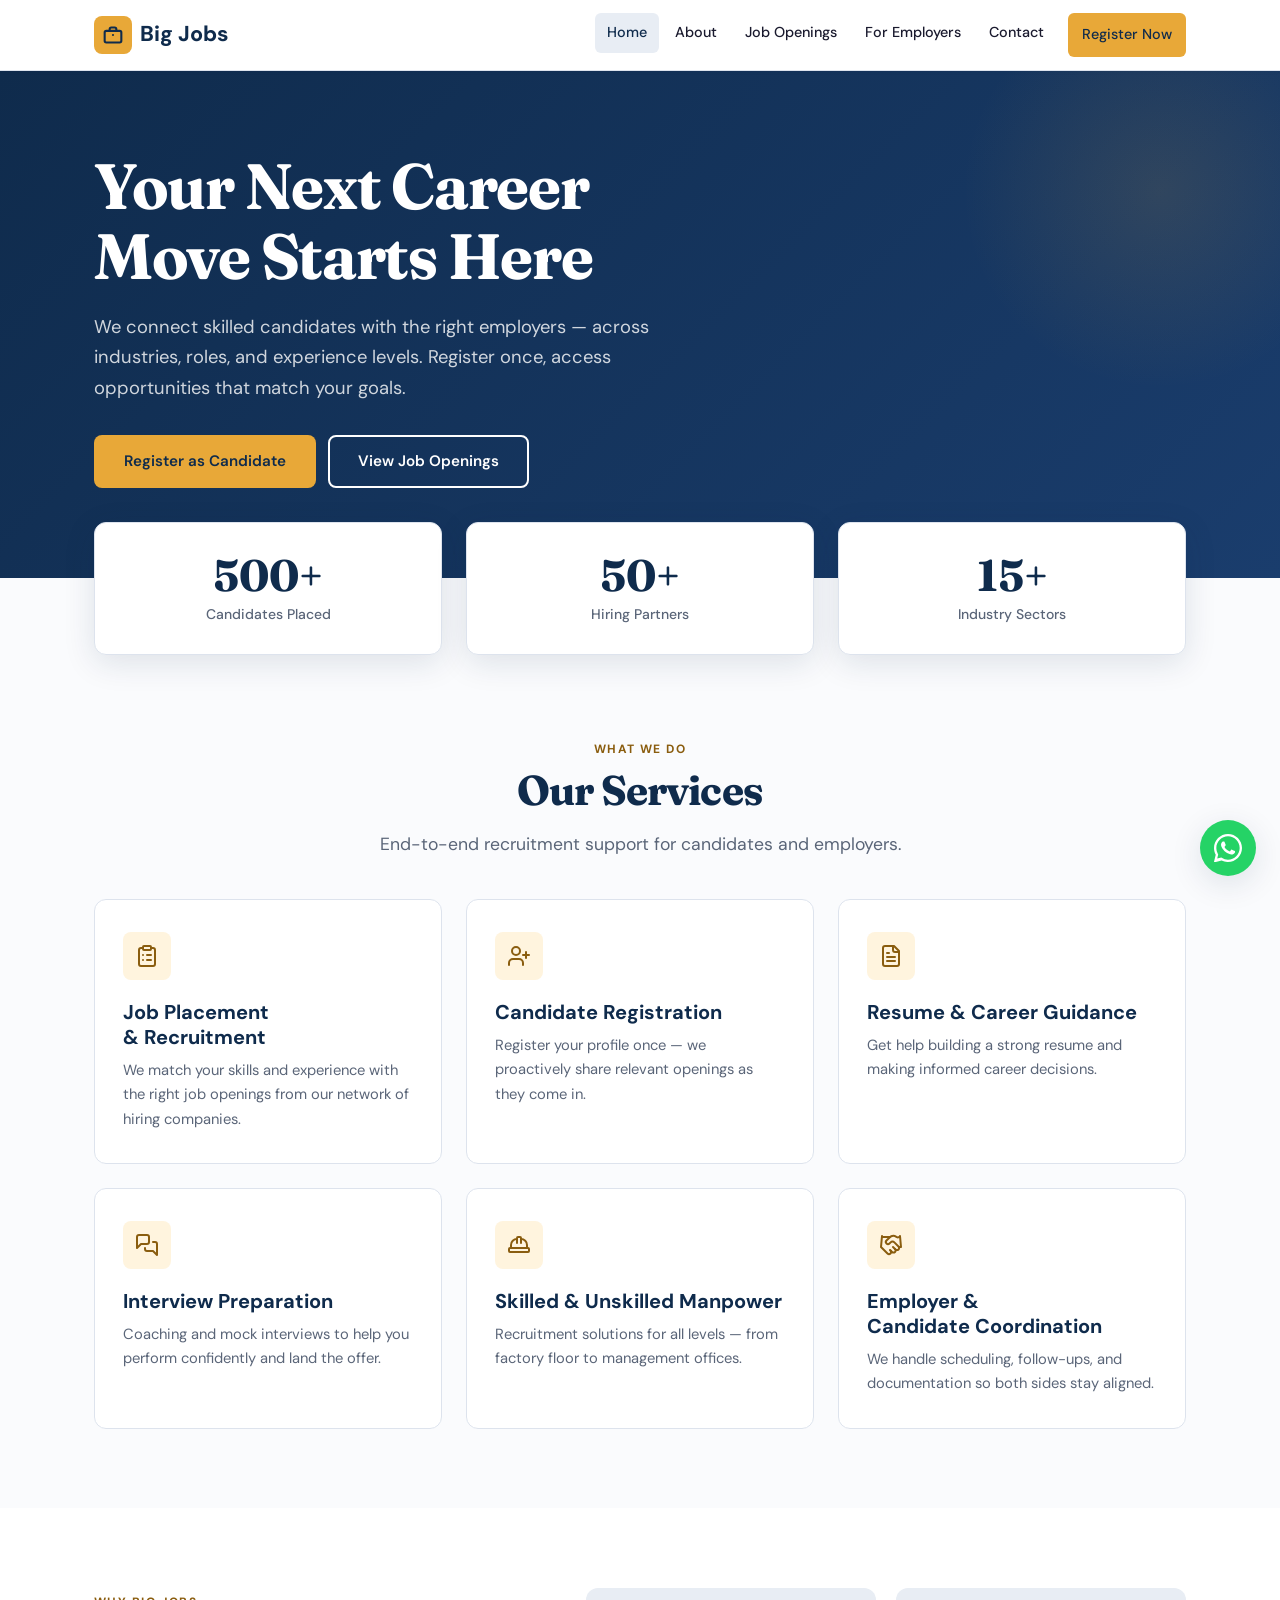
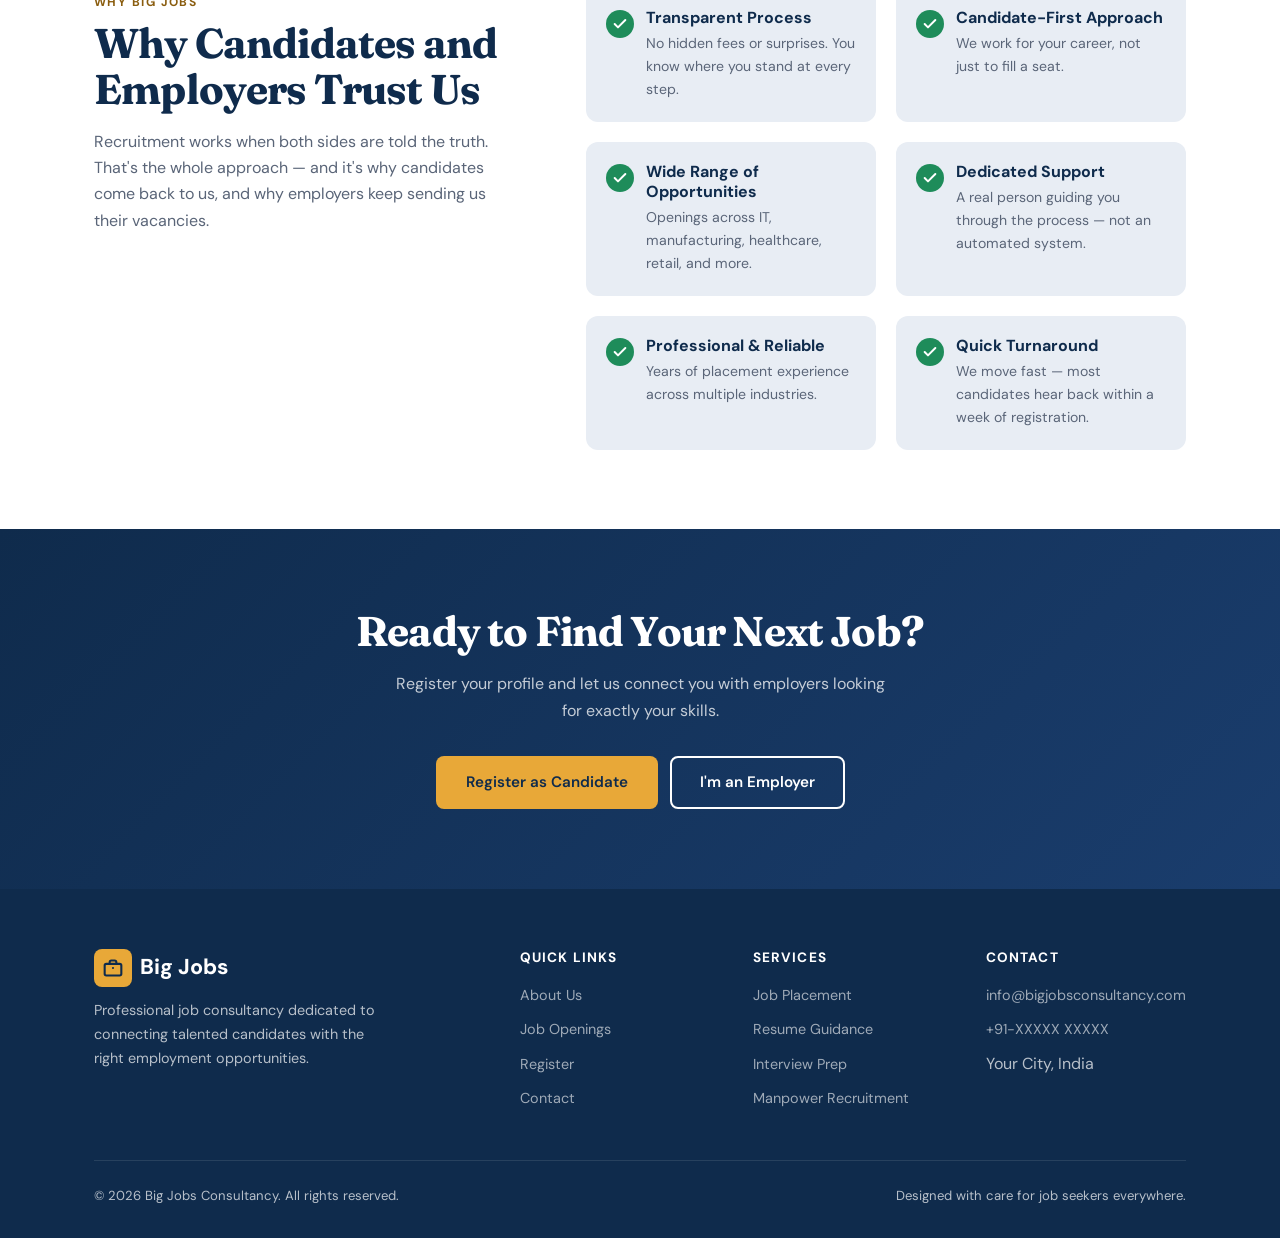
==== commit f4aad265: "Fix contrast and focus, break the vertical rhythm, add motion Accessibility: - Split the amber into " ====
--- a/index.html
+++ b/index.html
@@ -21,8 +21,18 @@
 
   <link rel="preconnect" href="https://fonts.googleapis.com">
   <link rel="preconnect" href="https://fonts.gstatic.com" crossorigin>
-  <link href="https://fonts.googleapis.com/css2?family=DM+Sans:ital,opsz,wght@0,9..40,400;0,9..40,500;0,9..40,600;0,9..40,700;0,9..40,800;1,9..40,400&display=swap" rel="stylesheet">
+  <link href="https://fonts.googleapis.com/css2?family=DM+Sans:ital,opsz,wght@0,9..40,400;0,9..40,500;0,9..40,600;0,9..40,700;0,9..40,800;1,9..40,400&family=Fraunces:opsz,wght@9..144,600;9..144,700&display=swap" rel="stylesheet">
   <link rel="stylesheet" href="css/style.css">
+  <!-- Turns the scroll-reveal styles on, then back off at load time if main.js
+       never ran (blocked, 404, parse error) — revealed content must never be
+       left permanently invisible. Inline and before paint by design. -->
+  <script>
+    document.documentElement.classList.add('js');
+    addEventListener('load', function () {
+      if (!window.__bjc) document.documentElement.classList.remove('js');
+    });
+  </script>
+  <script src="js/main.js" defer></script>
 </head>
 <body>
 
@@ -33,10 +43,10 @@
       <span class="logo-icon"><svg class="icon" viewBox="0 0 24 24" aria-hidden="true"><rect x="2" y="7" width="20" height="14" rx="2"/><path d="M16 7V5a2 2 0 0 0-2-2h-4a2 2 0 0 0-2 2v2"/><path d="M12 12h.01"/></svg></span>
       Big Jobs
     </a>
-    <button class="nav-toggle" aria-label="Menu" onclick="document.querySelector('.nav-links').classList.toggle('open')">
+    <button class="nav-toggle" type="button" aria-label="Menu" aria-expanded="false" aria-controls="primary-nav">
       <span></span><span></span><span></span>
     </button>
-    <ul class="nav-links">
+    <ul class="nav-links" id="primary-nav">
       <li><a href="index.html" class="active">Home</a></li>
       <li><a href="pages/about.html">About</a></li>
       <li><a href="pages/jobs.html">Job Openings</a></li>
@@ -49,8 +59,8 @@
 
 <!-- ===== Hero ===== -->
 <section class="hero">
-  <div class="container hero-grid">
-    <div>
+  <div class="container">
+    <div class="hero-copy">
       <h1>Your Next Career Move Starts Here</h1>
       <p>We connect skilled candidates with the right employers — across industries, roles, and experience levels. Register once, access opportunities that match your goals.</p>
       <div class="btn-group">
@@ -58,22 +68,28 @@
         <a href="pages/jobs.html" class="btn btn-outline">View Job Openings</a>
       </div>
     </div>
+  </div>
+</section>
+
+<!-- Stats strip — overlaps the hero's bottom edge -->
+<div class="stats-strip">
+  <div class="container">
     <div class="hero-stats">
-      <div class="stat-card">
-        <span class="num">500+</span>
+      <div class="stat-card reveal">
+        <span class="num" data-count="500" data-suffix="+">500+</span>
         <span class="label">Candidates Placed</span>
       </div>
-      <div class="stat-card">
-        <span class="num">50+</span>
+      <div class="stat-card reveal">
+        <span class="num" data-count="50" data-suffix="+">50+</span>
         <span class="label">Hiring Partners</span>
       </div>
-      <div class="stat-card">
-        <span class="num">15+</span>
+      <div class="stat-card reveal">
+        <span class="num" data-count="15" data-suffix="+">15+</span>
         <span class="label">Industry Sectors</span>
       </div>
     </div>
   </div>
-</section>
+</div>
 
 <!-- ===== Services ===== -->
 <section class="section">
@@ -84,42 +100,42 @@
       <p class="section-subtitle">End-to-end recruitment support for candidates and employers.</p>
     </div>
     <div class="services-grid">
-      <div class="service-card">
+      <div class="service-card reveal">
         <div class="service-icon">
           <svg class="icon icon-lg" viewBox="0 0 24 24" aria-hidden="true"><rect x="8" y="2" width="8" height="4" rx="1"/><path d="M16 4h2a2 2 0 0 1 2 2v14a2 2 0 0 1-2 2H6a2 2 0 0 1-2-2V6a2 2 0 0 1 2-2h2"/><path d="M12 11h4"/><path d="M12 16h4"/><path d="M8 11h.01"/><path d="M8 16h.01"/></svg>
         </div>
         <h3>Job Placement &amp; Recruitment</h3>
         <p>We match your skills and experience with the right job openings from our network of hiring companies.</p>
       </div>
-      <div class="service-card">
+      <div class="service-card reveal">
         <div class="service-icon">
           <svg class="icon icon-lg" viewBox="0 0 24 24" aria-hidden="true"><path d="M16 21v-2a4 4 0 0 0-4-4H6a4 4 0 0 0-4 4v2"/><circle cx="9" cy="7" r="4"/><path d="M19 8v6"/><path d="M22 11h-6"/></svg>
         </div>
         <h3>Candidate Registration</h3>
         <p>Register your profile once — we proactively share relevant openings as they come in.</p>
       </div>
-      <div class="service-card">
+      <div class="service-card reveal">
         <div class="service-icon">
           <svg class="icon icon-lg" viewBox="0 0 24 24" aria-hidden="true"><path d="M15 2H6a2 2 0 0 0-2 2v16a2 2 0 0 0 2 2h12a2 2 0 0 0 2-2V7Z"/><path d="M14 2v4a2 2 0 0 0 2 2h4"/><path d="M16 13H8"/><path d="M16 17H8"/><path d="M10 9H8"/></svg>
         </div>
         <h3>Resume &amp; Career Guidance</h3>
         <p>Get help building a strong resume and making informed career decisions.</p>
       </div>
-      <div class="service-card">
+      <div class="service-card reveal">
         <div class="service-icon">
           <svg class="icon icon-lg" viewBox="0 0 24 24" aria-hidden="true"><path d="M14 9a2 2 0 0 1-2 2H6l-4 4V4a2 2 0 0 1 2-2h8a2 2 0 0 1 2 2z"/><path d="M18 9h2a2 2 0 0 1 2 2v11l-4-4h-6a2 2 0 0 1-2-2v-1"/></svg>
         </div>
         <h3>Interview Preparation</h3>
         <p>Coaching and mock interviews to help you perform confidently and land the offer.</p>
       </div>
-      <div class="service-card">
+      <div class="service-card reveal">
         <div class="service-icon">
           <svg class="icon icon-lg" viewBox="0 0 24 24" aria-hidden="true"><path d="M2 18a1 1 0 0 0 1 1h18a1 1 0 0 0 1-1v-2a1 1 0 0 0-1-1H3a1 1 0 0 0-1 1z"/><path d="M10 10V5a1 1 0 0 1 1-1h2a1 1 0 0 1 1 1v5"/><path d="M4 15v-3a6 6 0 0 1 6-6"/><path d="M14 6a6 6 0 0 1 6 6v3"/></svg>
         </div>
         <h3>Skilled &amp; Unskilled Manpower</h3>
         <p>Recruitment solutions for all levels — from factory floor to management offices.</p>
       </div>
-      <div class="service-card">
+      <div class="service-card reveal">
         <div class="service-icon">
           <svg class="icon icon-lg" viewBox="0 0 24 24" aria-hidden="true"><path d="m11 17 2 2a1 1 0 1 0 3-3"/><path d="m14 14 2.5 2.5a1 1 0 1 0 3-3l-3.88-3.88a3 3 0 0 0-4.24 0l-.88.88a1 1 0 1 1-3-3l2.81-2.81a5.79 5.79 0 0 1 7.06-.87l.47.28a2 2 0 0 0 1.42.25L21 4"/><path d="m21 3 1 11h-2"/><path d="M3 3 2 14l6.5 6.5a1 1 0 1 0 3-3"/><path d="M3 4h8"/></svg>
         </div>
@@ -132,48 +148,49 @@
 
 <!-- ===== Why Choose Us ===== -->
 <section class="section section-alt">
-  <div class="container">
-    <div class="section-head">
+  <div class="container split">
+    <div class="split-aside">
       <span class="section-label">Why Big Jobs</span>
       <h2 class="section-title">Why Candidates and Employers Trust Us</h2>
+      <p>Recruitment works when both sides are told the truth. That's the whole approach — and it's why candidates come back to us, and why employers keep sending us their vacancies.</p>
     </div>
     <div class="reasons-grid">
-      <div class="reason-item">
+      <div class="reason-item reveal">
         <span class="reason-check"><svg class="icon" viewBox="0 0 24 24" aria-hidden="true"><path d="M20 6 9 17l-5-5"/></svg></span>
         <div>
           <h4>Transparent Process</h4>
           <p>No hidden fees or surprises. You know where you stand at every step.</p>
         </div>
       </div>
-      <div class="reason-item">
+      <div class="reason-item reveal">
         <span class="reason-check"><svg class="icon" viewBox="0 0 24 24" aria-hidden="true"><path d="M20 6 9 17l-5-5"/></svg></span>
         <div>
           <h4>Candidate-First Approach</h4>
           <p>We work for your career, not just to fill a seat.</p>
         </div>
       </div>
-      <div class="reason-item">
+      <div class="reason-item reveal">
         <span class="reason-check"><svg class="icon" viewBox="0 0 24 24" aria-hidden="true"><path d="M20 6 9 17l-5-5"/></svg></span>
         <div>
           <h4>Wide Range of Opportunities</h4>
           <p>Openings across IT, manufacturing, healthcare, retail, and more.</p>
         </div>
       </div>
-      <div class="reason-item">
+      <div class="reason-item reveal">
         <span class="reason-check"><svg class="icon" viewBox="0 0 24 24" aria-hidden="true"><path d="M20 6 9 17l-5-5"/></svg></span>
         <div>
           <h4>Dedicated Support</h4>
           <p>A real person guiding you through the process — not an automated system.</p>
         </div>
       </div>
-      <div class="reason-item">
+      <div class="reason-item reveal">
         <span class="reason-check"><svg class="icon" viewBox="0 0 24 24" aria-hidden="true"><path d="M20 6 9 17l-5-5"/></svg></span>
         <div>
           <h4>Professional &amp; Reliable</h4>
           <p>Years of placement experience across multiple industries.</p>
         </div>
       </div>
-      <div class="reason-item">
+      <div class="reason-item reveal">
         <span class="reason-check"><svg class="icon" viewBox="0 0 24 24" aria-hidden="true"><path d="M20 6 9 17l-5-5"/></svg></span>
         <div>
           <h4>Quick Turnaround</h4>
--- a/css/style.css
+++ b/css/style.css
@@ -8,8 +8,9 @@
   --navy:      #0F2B4C;
   --navy-mid:  #1A3D6D;
   --navy-light:#E8EDF4;
-  --amber:     #E8A838;
-  --amber-dark:#C98B1E;
+  --amber:     #E8A838;  /* fills and text on navy only — 1.9:1 on white, never body text */
+  --amber-dark:#C98B1E;  /* button hover fill (pair with navy text, not white) */
+  --amber-ink: #8A5D0F;  /* the accent for TEXT/ICONS on light surfaces — 5.8:1 on white */
   --amber-light:#FFF4DE;
   --text:      #1A1A2E;
   --text-muted:#5A6578;
@@ -55,6 +56,10 @@
   --max-w-prose:  640px;
 
   --font: 'DM Sans', system-ui, -apple-system, sans-serif;
+  --font-display: 'Fraunces', Georgia, 'Times New Roman', serif;
+
+  /* Motion */
+  --ease: cubic-bezier(.2, .7, .3, 1);
 }
 
 html { scroll-behavior: smooth; }
@@ -69,9 +74,23 @@
 }
 
 a { color: var(--navy-mid); text-decoration: none; transition: color .2s; }
-a:hover { color: var(--amber-dark); }
+a:hover { color: var(--amber-ink); }
 
 img { max-width: 100%; display: block; }
+
+/* --- Focus ---
+   Navy ring on light surfaces (14:1), amber on dark (6.9:1) — WCAG 2.2 wants the
+   indicator itself to clear 3:1 against what's behind it. */
+:focus-visible {
+  outline: 3px solid var(--navy);
+  outline-offset: 2px;
+  border-radius: var(--radius-sm);
+}
+.hero :focus-visible,
+.page-hero :focus-visible,
+.cta-band :focus-visible,
+.site-footer :focus-visible,
+.whatsapp-float:focus-visible { outline-color: var(--amber); }
 
 .container { max-width: var(--max-w); margin: 0 auto; padding: 0 var(--space-6); }
 .container--narrow { max-width: var(--max-w-narrow); }
@@ -89,11 +108,20 @@
 }
 .icon-lg { width: 24px; height: 24px; }
 
-/* --- Typography --- */
+/* --- Typography ---
+   Fraunces (display serif) carries h1/h2; DM Sans keeps h3/h4, UI and body. */
 h1, h2, h3, h4 { font-weight: 700; line-height: 1.25; color: var(--navy); }
-h1 { font-size: clamp(2rem, 5vw, 3rem); }
-h2 { font-size: clamp(1.5rem, 3.5vw, 2.25rem); }
-h3 { font-size: 1.25rem; }
+
+h1, h2 {
+  font-family: var(--font-display);
+  font-variation-settings: 'SOFT' 20, 'WONK' 1;
+  letter-spacing: -0.02em;
+  line-height: 1.1;
+  text-wrap: balance;
+}
+h1 { font-size: clamp(2.5rem, 6vw, 4rem); }
+h2 { font-size: clamp(1.75rem, 3.8vw, 2.6rem); }
+h3 { font-size: 1.25rem; text-wrap: balance; }
 p  { margin-bottom: var(--space-4); }
 
 .section-label {
@@ -102,7 +130,7 @@
   font-weight: 700;
   letter-spacing: .12em;
   text-transform: uppercase;
-  color: var(--amber-dark);
+  color: var(--amber-ink);
   margin-bottom: var(--space-2);
 }
 
@@ -128,14 +156,16 @@
   cursor: pointer;
   border: 2px solid transparent;
   white-space: nowrap;
-  transition: background-color .2s ease, color .2s ease, border-color .2s ease;
-}
+  transition: background-color .2s ease, color .2s ease, border-color .2s ease, transform .1s ease;
+}
+.btn:active { transform: translateY(1px); }
 
 .btn-primary {
   background: var(--amber);
   color: var(--navy);
 }
-.btn-primary:hover { background: var(--amber-dark); color: var(--white); }
+/* Navy text stays put on hover — white on amber-dark is only 2.9:1 */
+.btn-primary:hover { background: var(--amber-dark); color: var(--navy); }
 
 .btn-outline {
   background: transparent;
@@ -203,9 +233,8 @@
 }
 /* The Register CTA keeps its button styling in both states */
 .nav-links .btn-primary,
-.nav-links .btn-primary:hover,
 .nav-links .btn-primary.active { color: var(--navy); background: var(--amber); }
-.nav-links .btn-primary:hover { background: var(--amber-dark); color: var(--white); }
+.nav-links .btn-primary:hover { background: var(--amber-dark); color: var(--navy); }
 
 .nav-cta { margin-left: var(--space-2); }
 
@@ -224,6 +253,11 @@
 .nav-toggle span:nth-child(1) { top: 8px; }
 .nav-toggle span:nth-child(2) { top: 15px; }
 .nav-toggle span:nth-child(3) { top: 22px; }
+
+/* Hamburger morphs into an X, driven by the button's own aria state */
+.nav-toggle[aria-expanded="true"] span:nth-child(1) { top: 15px; transform: rotate(45deg); }
+.nav-toggle[aria-expanded="true"] span:nth-child(2) { opacity: 0; transform: scaleX(0); }
+.nav-toggle[aria-expanded="true"] span:nth-child(3) { top: 15px; transform: rotate(-45deg); }
 
 @media (max-width: 768px) {
   .nav-toggle { display: block; }
@@ -237,7 +271,9 @@
     box-shadow: var(--shadow-md);
   }
   .nav-links.open { display: flex; }
+  .nav-links a { padding: var(--space-3); }
   .nav-cta { margin-left: 0; margin-top: var(--space-2); }
+  .nav-links .btn { justify-content: center; }
 }
 
 /* --- Hero (home) --- */
@@ -257,17 +293,13 @@
   border-radius: 50%;
 }
 
-.hero-grid {
-  display: grid;
-  grid-template-columns: 1fr 1fr;
-  gap: var(--space-15);
-  align-items: center;
-  position: relative;
-  z-index: 1;
-}
+.hero-copy { position: relative; z-index: 1; max-width: 760px; }
 
 .hero h1 { color: var(--white); margin-bottom: var(--space-5); }
-.hero p { color: rgba(255,255,255,0.8); font-size: 1.1rem; margin-bottom: var(--space-8); max-width: 480px; }
+.hero p { color: rgba(255,255,255,0.8); font-size: 1.15rem; margin-bottom: var(--space-8); max-width: 560px; }
+
+/* --- Stats strip — floats over the hero's bottom edge --- */
+.stats-strip { position: relative; z-index: 2; margin-top: -56px; }
 
 .hero-stats {
   display: grid;
@@ -276,34 +308,43 @@
 }
 
 .stat-card {
-  background: rgba(255,255,255,0.08);
-  border: 1px solid rgba(255,255,255,0.12);
+  background: var(--white);
+  border: 1px solid var(--border);
   border-radius: var(--radius-lg);
   padding: var(--space-7) var(--space-5);
   text-align: center;
+  box-shadow: var(--shadow-lg);
 }
 
 .stat-card .num {
   display: block;
-  font-size: 2rem;
-  font-weight: 800;
-  color: var(--amber);
+  font-family: var(--font-display);
+  font-size: clamp(2rem, 4vw, 2.75rem);
+  font-weight: 700;
+  color: var(--navy);
   line-height: 1.1;
+  font-variant-numeric: tabular-nums;
 }
 
 .stat-card .label {
   display: block;
-  font-size: .82rem;
-  color: rgba(255,255,255,0.65);
+  font-size: .875rem;
+  font-weight: 500;
+  color: var(--text-muted);
   margin-top: var(--space-1);
 }
 
 @media (max-width: 768px) {
-  .hero { padding: var(--space-12) 0 var(--space-15); }
-  .hero-grid { grid-template-columns: 1fr; gap: var(--space-10); }
-  .hero-stats { grid-template-columns: repeat(3, 1fr); gap: var(--space-3); }
-  .stat-card { padding: var(--space-4) var(--space-3); }
-  .stat-card .num { font-size: 1.5rem; }
+  .hero { padding: var(--space-12) 0 90px; }
+  .hero-stats { gap: var(--space-3); }
+  .stat-card { padding: var(--space-5) var(--space-2); }
+}
+
+@media (max-width: 480px) {
+  .stats-strip { margin-top: -40px; }
+  .hero-stats { grid-template-columns: 1fr; gap: var(--space-3); }
+  .stat-card { display: flex; align-items: baseline; justify-content: center; gap: var(--space-2); }
+  .stat-card .label { margin-top: 0; }
 }
 
 /* --- Page hero (interior page header) --- */
@@ -345,11 +386,20 @@
   .page-hero { padding: var(--space-10) 0; }
 }
 
-/* --- Services Grid --- */
+/* --- Services Grid ---
+   Explicit columns, not auto-fit: auto-fit stranded a lone card on its own row
+   at tablet widths. */
 .services-grid {
   display: grid;
-  grid-template-columns: repeat(auto-fit, minmax(300px, 1fr));
+  grid-template-columns: repeat(3, 1fr);
   gap: var(--space-6);
+}
+
+@media (max-width: 1024px) {
+  .services-grid { grid-template-columns: repeat(2, 1fr); }
+}
+@media (max-width: 640px) {
+  .services-grid { grid-template-columns: 1fr; }
 }
 
 .service-card {
@@ -367,7 +417,7 @@
 .service-icon {
   width: 48px; height: 48px;
   background: var(--amber-light);
-  color: var(--amber-dark);
+  color: var(--amber-ink);
   border-radius: var(--radius-md);
   display: flex; align-items: center; justify-content: center;
   margin-bottom: var(--space-5);
@@ -395,13 +445,34 @@
   margin-right: auto;
 }
 
-/* --- Why Choose Us --- */
+/* --- Why Choose Us ---
+   Asymmetric split: the heading sticks in the left rail while the reasons
+   scroll past it, breaking the centered-header-then-grid rhythm. */
+.split {
+  display: grid;
+  grid-template-columns: 5fr 7fr;
+  gap: var(--space-16);
+  align-items: start;
+}
+
+.split-aside { position: sticky; top: 110px; }
+.split-aside .section-title { margin-bottom: var(--space-4); }
+.split-aside p { color: var(--text-muted); margin-bottom: 0; }
+
 .reasons-grid {
   display: grid;
-  grid-template-columns: repeat(auto-fit, minmax(240px, 1fr));
+  grid-template-columns: repeat(2, 1fr);
   gap: var(--space-5);
 }
 .reasons-grid--narrow { max-width: var(--max-w-mid); margin: 0 auto; }
+
+@media (max-width: 900px) {
+  .split { grid-template-columns: 1fr; gap: var(--space-10); }
+  .split-aside { position: static; }
+}
+@media (max-width: 640px) {
+  .reasons-grid { grid-template-columns: 1fr; }
+}
 
 .reason-item {
   display: flex; gap: var(--space-3); align-items: flex-start;
@@ -436,12 +507,16 @@
   border-radius: var(--radius-md);
   font-family: var(--font);
   font-size: .9rem;
-  background: var(--white);
+  color: var(--text);
+  background-color: var(--white);
+  transition: border-color .2s, box-shadow .2s;
+}
+.jobs-toolbar input:focus,
+.jobs-toolbar select:focus {
   outline: none;
-  transition: border-color .2s;
-}
-.jobs-toolbar input:focus,
-.jobs-toolbar select:focus { border-color: var(--navy-mid); }
+  border-color: var(--navy-mid);
+  box-shadow: 0 0 0 3px rgba(26,61,109,0.18);
+}
 
 .jobs-toolbar input { flex: 1; min-width: 200px; }
 
@@ -474,7 +549,7 @@
   display: inline-block;
   padding: 3px var(--space-2);
   background: var(--amber-light);
-  color: var(--amber-dark);
+  color: var(--amber-ink);
   border-radius: var(--radius-full);
   font-size: .75rem;
   font-weight: 600;
@@ -527,16 +602,28 @@
   border-radius: var(--radius-md);
   font-family: var(--font);
   font-size: .92rem;
-  outline: none;
+  color: var(--text);
   transition: border-color .2s, box-shadow .2s;
-  background: var(--bg);
+  background-color: var(--bg);
 }
 .form-group input:focus,
 .form-group select:focus,
 .form-group textarea:focus {
+  outline: none;
   border-color: var(--navy-mid);
-  box-shadow: 0 0 0 3px rgba(26,61,109,0.08);
-  background: var(--white);
+  box-shadow: 0 0 0 3px rgba(26,61,109,0.18);
+  background-color: var(--white);
+}
+
+/* Native selects don't match the custom inputs — replace the OS chevron */
+.form-group select,
+.jobs-toolbar select {
+  appearance: none;
+  background-image: url("data:image/svg+xml,%3Csvg xmlns='http://www.w3.org/2000/svg' viewBox='0 0 24 24' fill='none' stroke='%235A6578' stroke-width='2' stroke-linecap='round' stroke-linejoin='round'%3E%3Cpath d='m6 9 6 6 6-6'/%3E%3C/svg%3E");
+  background-repeat: no-repeat;
+  background-position: right var(--space-3) center;
+  background-size: 16px 16px;
+  padding-right: var(--space-10);
 }
 
 .form-group textarea { resize: vertical; min-height: 100px; }
@@ -604,7 +691,7 @@
 .contact-icon {
   width: 44px; height: 44px;
   background: var(--amber-light);
-  color: var(--amber-dark);
+  color: var(--amber-ink);
   border-radius: var(--radius-md);
   display: flex; align-items: center; justify-content: center;
   flex-shrink: 0;
@@ -660,7 +747,10 @@
 
 @media (max-width: 768px) {
   .footer-grid { grid-template-columns: 1fr 1fr; gap: var(--space-8); }
-  .footer-bottom { flex-direction: column; gap: var(--space-2); }
+  .footer-bottom { flex-direction: column; gap: var(--space-2); text-align: center; }
+}
+@media (max-width: 480px) {
+  .footer-grid { grid-template-columns: 1fr; gap: var(--space-6); }
 }
 
 /* --- WhatsApp Float --- */
@@ -677,6 +767,38 @@
 .whatsapp-float:hover { transform: scale(1.08); }
 .whatsapp-float svg { width: 28px; height: 28px; fill: var(--white); }
 
+/* --- Scroll reveal ---
+   Guarded on .js (set by an inline snippet in <head>) so the content is never
+   left invisible if the script fails or is blocked. */
+.js .reveal {
+  opacity: 0;
+  transform: translateY(18px);
+  transition: opacity .6s var(--ease), transform .6s var(--ease);
+  will-change: opacity, transform;
+}
+.js .reveal.is-visible {
+  opacity: 1;
+  transform: none;
+}
+
+/* --- Large desktop --- */
+@media (min-width: 1440px) {
+  .section { padding: 100px 0; }
+  .hero { padding: 110px 0 120px; }
+}
+
+/* --- Reduced motion --- */
+@media (prefers-reduced-motion: reduce) {
+  html { scroll-behavior: auto; }
+  .js .reveal { opacity: 1; transform: none; transition: none; }
+  *, *::before, *::after {
+    animation-duration: .01ms !important;
+    animation-iteration-count: 1 !important;
+    transition-duration: .01ms !important;
+    scroll-behavior: auto !important;
+  }
+}
+
 /* --- Utilities --- */
 .mt-5 { margin-top: var(--space-5); }
 .sr-only {
